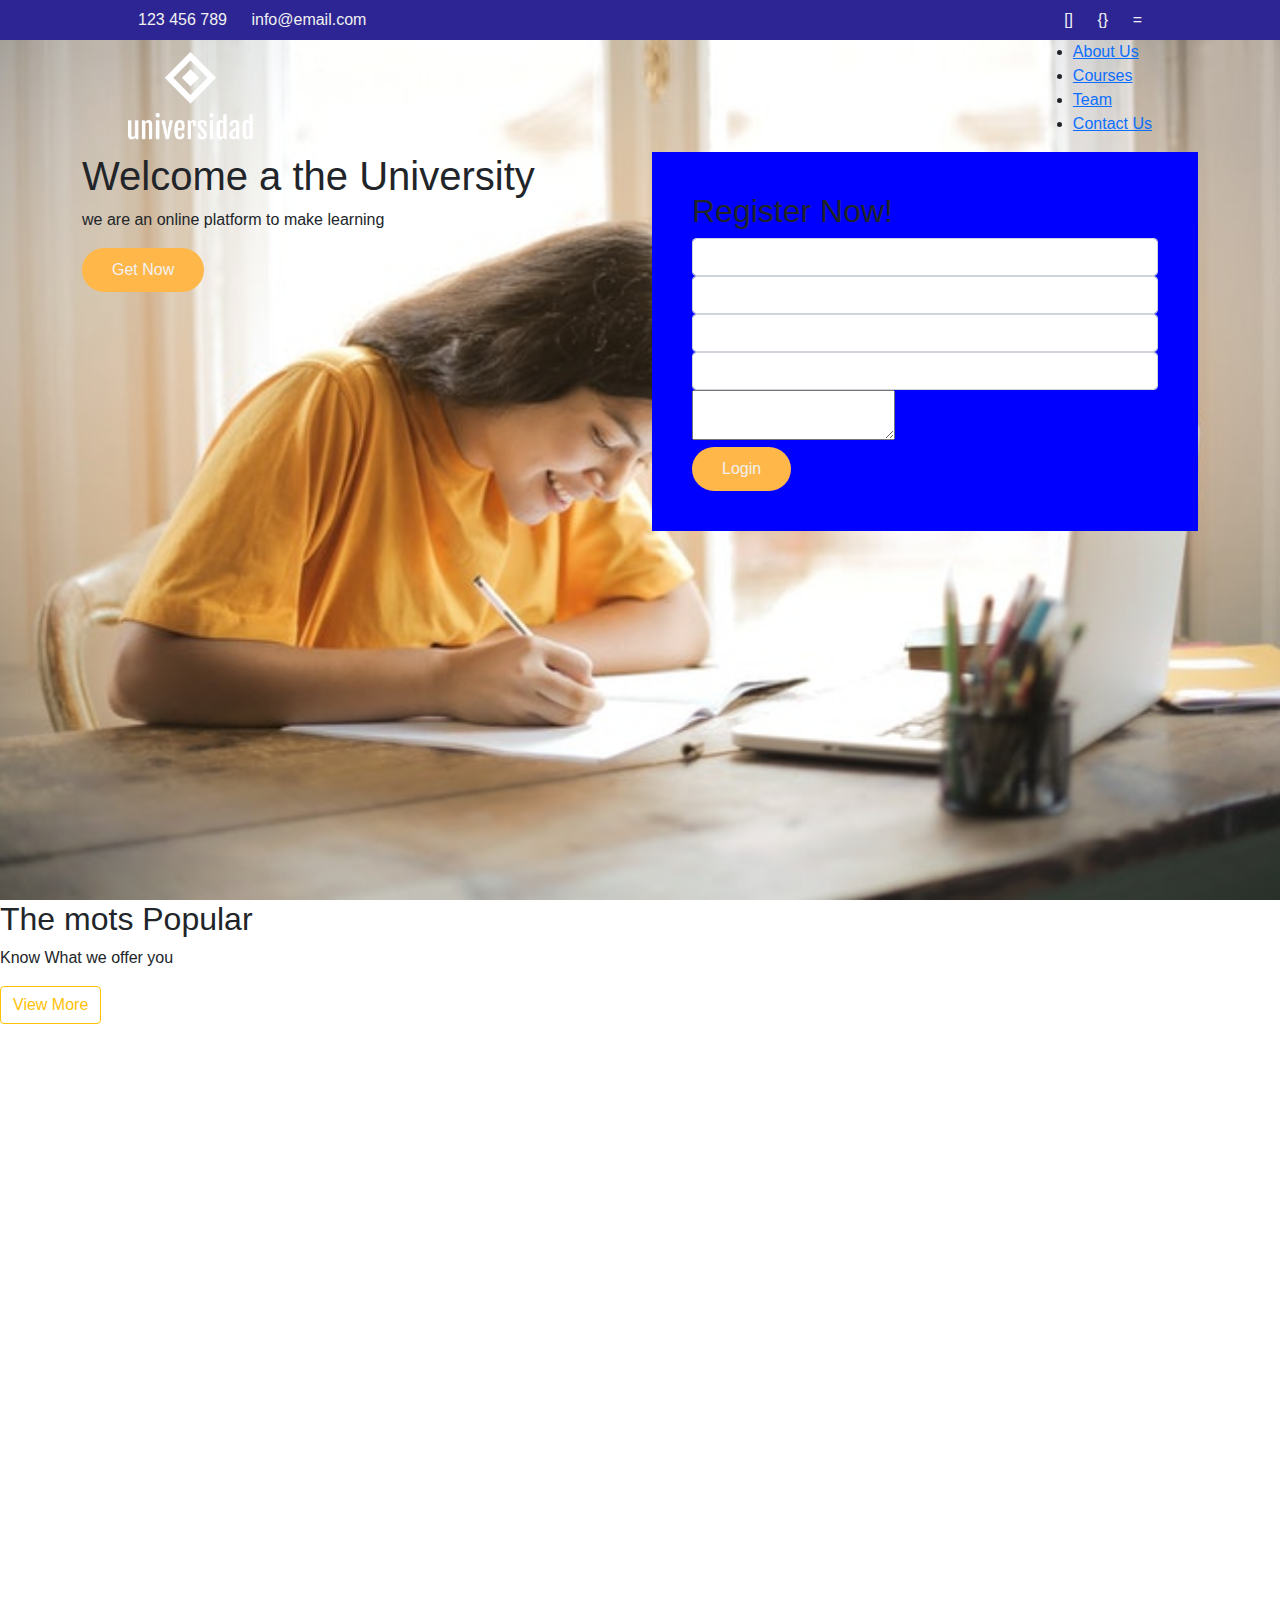
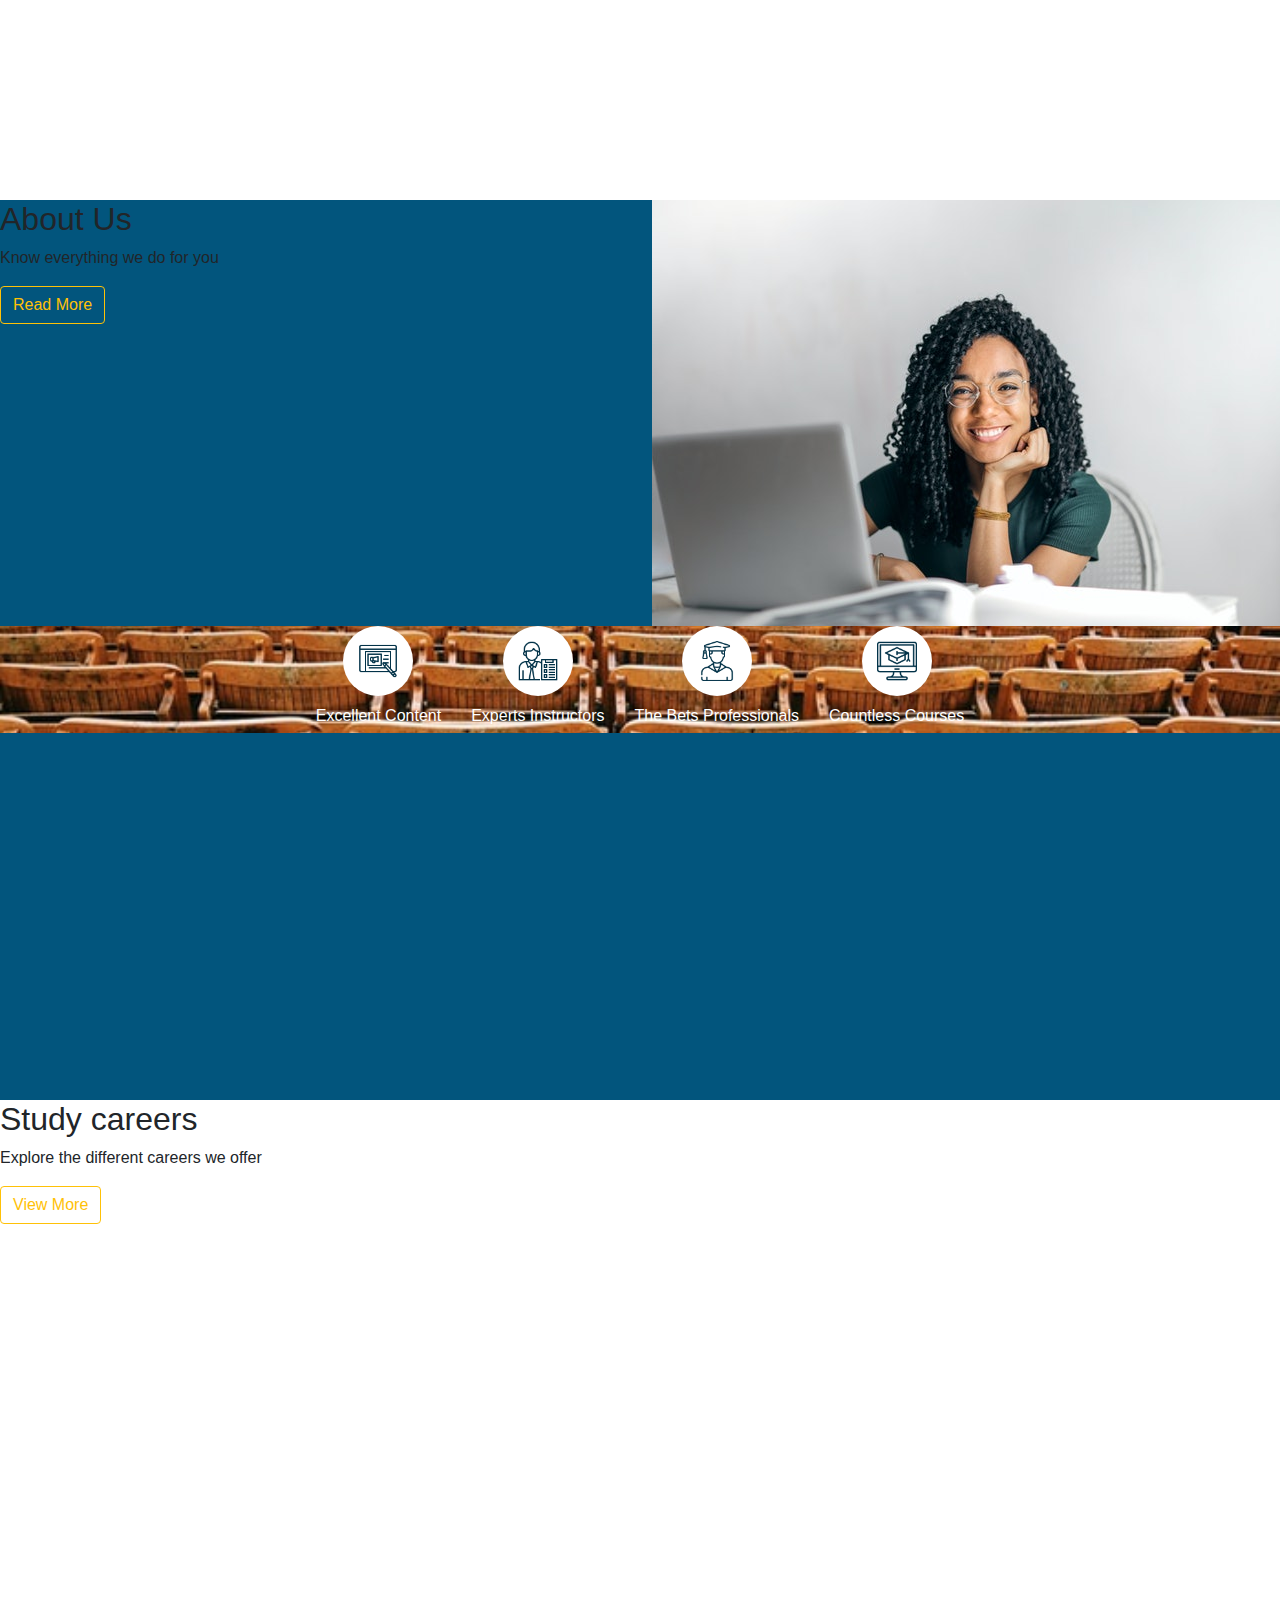
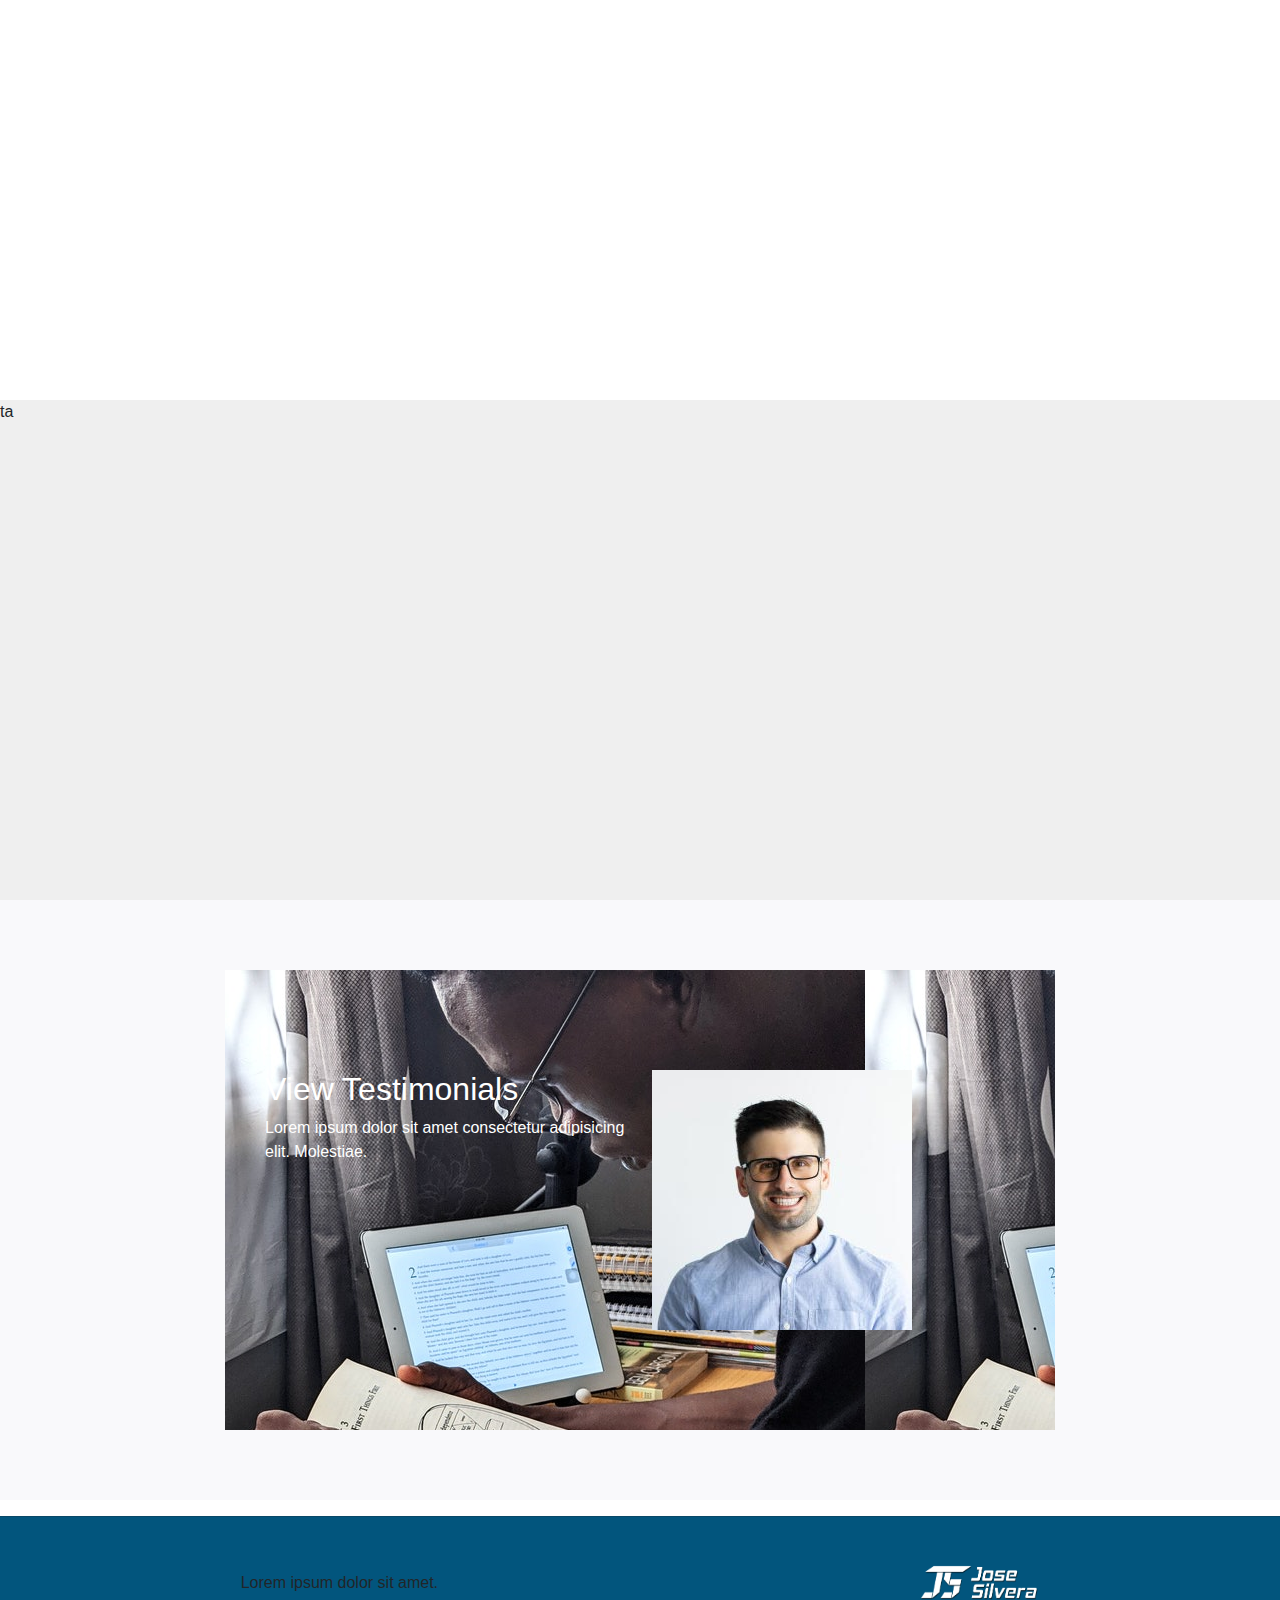
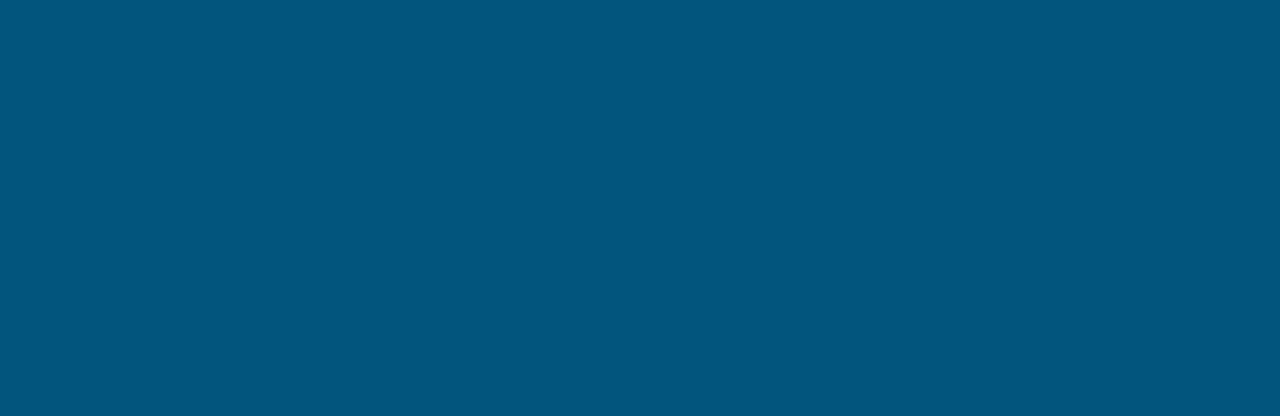
==== index.html @ 5fa251d7 "witch bootstrap" ====
<!DOCTYPE html>
<html lang="en">
  <head>
    <meta charset="UTF-8" />
    <meta http-equiv="X-UA-Compatible" content="IE=edge" />
    <meta name="viewport" content="width=device-width, initial-scale=1.0" />
    <link rel="stylesheet" href="css/styles.css" />
    <link rel="stylesheet" href="css/bootstrap.min.css" />
    <title>Prueba | Silvera Enterprises</title>
  </head>
  <body>
    <section id="home">
      <header class="home__header">
        <div class="contact_header__left">
          <span>123 456 789</span>
          <span>info@email.com</span>
        </div>
        <div class="contact_header__rigth">
          <span>[]</span>
          <span>{}</span>
          <span>=</span>
        </div>
      </header>
      <div class="home__hero">
        <header class="hero_header">
          <div class="logo"><img src="./img/LOGO.png" alt="" /></div>
          <nav id="navbar">
            <ul id="menu">
              <li><a href="#about-us">About Us</a></li>
              <li>
                <a href="#study-careers">Courses</a>
              </li>
              <li>
                <a href="#team">Team</a>
              </li>
              <li>
                <a href="#">Contact Us</a>
              </li>
            </ul>
          </nav>
        </header>
        <div class="container">
          <div class="row row-cols-2">
            <div class="col text_container">
              <h1>Welcome a the University</h1>
              <p>we are an online platform to make learning</p>
              <button class="custom_btn">Get Now</button>
            </div>
            <div class="col">
              <div class="form-container">
                <h2>Register Now!</h2>
                <form class="form">
                  <input type="text" name="name" class="form-control" />
                  <input type="email" name="email" class="form-control" />
                  <input type="tel" name="phone" class="form-control" />
                  <input type="text" name="subject" class="form-control" />
                  <textarea name="message" placeholder="Message"> </textarea>

                  <div class="form-group">
                    <input class="custom_btn" type="submit" value="Login" />
                  </div>
                </form>
              </div>
            </div>
          </div>
        </div>
      </div>
    </section>

    <section id="popular">
      <h2>The mots Popular</h2>
      <p>Know What we offer you</p>
      <!-- <div class="grid-cards">
        <div class="card">
          <img src="./img/IMAGE CURSO 1.jpg" class="card-img-top" alt="..." />
          <div class="card-body">
            <h5 class="card-title">Card title</h5>
            <p class="card-text">
              Some quick example text to build on the card title and make up the
            </p>
            <a href="#" class="btn btn-primary">Go somewhere</a>
          </div>
        </div>
      </div> -->
      <button class="btn btn-outline-warning">View More</button>
    </section>
    <section id="about-us">
      <div class="row row-cols-2">
        <div>
          <h2>About Us</h2>
          <p>Know everything we do for you</p>
          <button class="btn btn-outline-warning">Read More</button>
        </div>
        <div>
          <img src="./img/IMAGE ABOUT US.jpg" alt="" />
        </div>
      </div>
      <div class="benefits-container">
        <div class="benefit">
          <div class="icon">
            <img src="./img/ICONO 1.png" alt="" />
          </div>
          <h4>Excellent Content</h4>
        </div>
        <div class="benefit">
          <div class="icon">
            <img src="./img/ICONO 2.png" alt="" />
          </div>
          <h4>Experts Instructors</h4>
        </div>
        <div class="benefit">
          <div class="icon">
            <img src="./img/ICONO 3.png" alt="" />
          </div>
          <h4>The Bets Professionals</h4>
        </div>
        <div class="benefit">
          <div class="icon">
            <img src="./img/ICONO 4.png" alt="" />
          </div>
          <h4>Countless Courses</h4>
        </div>
      </div>
    </section>
    <section id="study-careers">
      <div class="study-careers__header">
        <h2>Study careers</h2>
        <p>Explore the different careers we offer</p>
      </div>
      <div class="grid"></div>
      <button class="btn btn-outline-warning">View More</button>
    </section>
    <section id="team">ta</section>
    <section id="testimonials">
      <div class="content">
        <div class="row row-cols-2">
          <div class="text">
            <h2>View Testimonials</h2>
            <p>
              Lorem ipsum dolor sit amet consectetur adipisicing elit.
              Molestiae.
            </p>
          </div>
          <div class="slide">
            <img src="./img/person_1.jpg" alt="" />
          </div>
        </div>
      </div>
    </section>
    <footer>
      <div class="grid">
        <div class="logo"></div>
        <div class="quisk-list"></div>
        <div class="contact-info"></div>
        <div class="newsletter"></div>
      </div>
      <hr />
      <div class="licencia">
        <span>Lorem ipsum dolor sit amet.</span>
        <div class="logo">
          <img src="./img/logo Silvera Enterprises.png" alt="" />
        </div>
      </div>
    </footer>
  </body>
</html>
---- css/styles.css ----
@import url("https://fonts.googleapis.com/css2?family=Josefin+Sans:wght@300&display=swap");
* {
  font-family: Arial, Helvetica, sans-serif;
  font-size: 16px;
}
*,
::after,
::before {
  padding: 0;
  margin: 0;
  box-sizing: border-box;
}
html {
  scroll-behavior: smooth;
}
*:root {
  --dark_blue: #02557d;
  --orange: #ffb749;
  --orange-hover: rgb(243, 160, 83);
  --light-gray: #f9f9fb;
  --gray: #efefef;
  --box-shadow: 5px 5px 5px rgb(83, 83, 82);
  --box-shadow-hover: 10px 10px 10px rgb(58, 56, 56);
}
section {
  height: 100vh;
}
.custom_btn {
  border: none;
  border-radius: 28px;
  padding: 10px 30px;
  background-color: var(--orange);
  color: #f1f1f1;
}
.custom_btn:hover {
  background-color: var(--orange-hover);
}
.title_section {
}
/* Home */
.home__header {
  color: #f1f1f1;
  background-color: rgb(45, 37, 148);
  height: 40px;
  display: flex;
  justify-content: space-between;
  align-items: center;
  padding: 0px 10%;
}
.home__header div span {
  padding: 10px;
}
.home__hero {
  /* background: #1cc9c9 url("../img/IMAGEN HERO.jpg") repeat-x 0 0; */
  /* background-image: url("../img/IMAGEN HERO.jpg"), linear-gradient(red, blue); */
  background-image: url("../img/IMAGEN HERO.jpg");
  height: calc(100vh - 40px);

  background-size: cover;
  background-position: center;
  background-repeat: no-repeat;
}

.hero_header {
  display: flex;
  justify-content: space-between;
  align-items: center;
  padding: 0px 10%;
}
.hero_header .logo {
  height: inherit;
  width: 126px;
}
.hero_header .logo img {
  height: 100%;
  width: 100%;
}

.form-container {
  padding: 40px;
  background-color: blue;
}
.form {
}
/* section popular */

/* About US */
#about-us {
  background-color: var(--dark_blue);
}
.benefits-container {
  /* height: 250px; */

  background-image: url("../img/BACKGROUND BENEFITS.jpg");
  background-size: cover;
  background-position: center;
  background-repeat: no-repeat;

  display: flex;
  justify-content: center;
  align-items: center;

  gap: 30px;
}
.benefit {
  display: flex;
  flex-direction: column;
  justify-content: center;
  align-items: center;
  gap: 10px;
}
.benefit .icon {
  background-color: white;
  padding: 15px;
  border-radius: 50%;
  height: 70px;
  width: 70px;
}
.benefit .icon img {
  height: 100%;
  width: 100%;
}

.benefit h4 {
  color: white;
  font-size: 1em;
}

/* Team */
#team {
  height: 500px;
  background-color: var(--gray);
}

/* testimonial */
#testimonials {
  height: 600px;
  background-color: var(--light-gray);

  display: flex;
  justify-content: center;
  align-items: center;
}
.content {
  color: white;
  padding: 100px 40px;
  background-image: url("../img/IMAGE TESTIMONIALS.jpg");
}
/* footer */

footer {
  background-color: var(--dark_blue);
  height: 500px;
}
footer .licencia {
  height: 100px;
  display: flex;
  justify-content: space-around;
  align-items: center;
}
footer .licencia .logo {
  height: 40px;
  width: 120px;
}
footer .licencia .logo img {
  height: 100%;
  width: 100%;
}
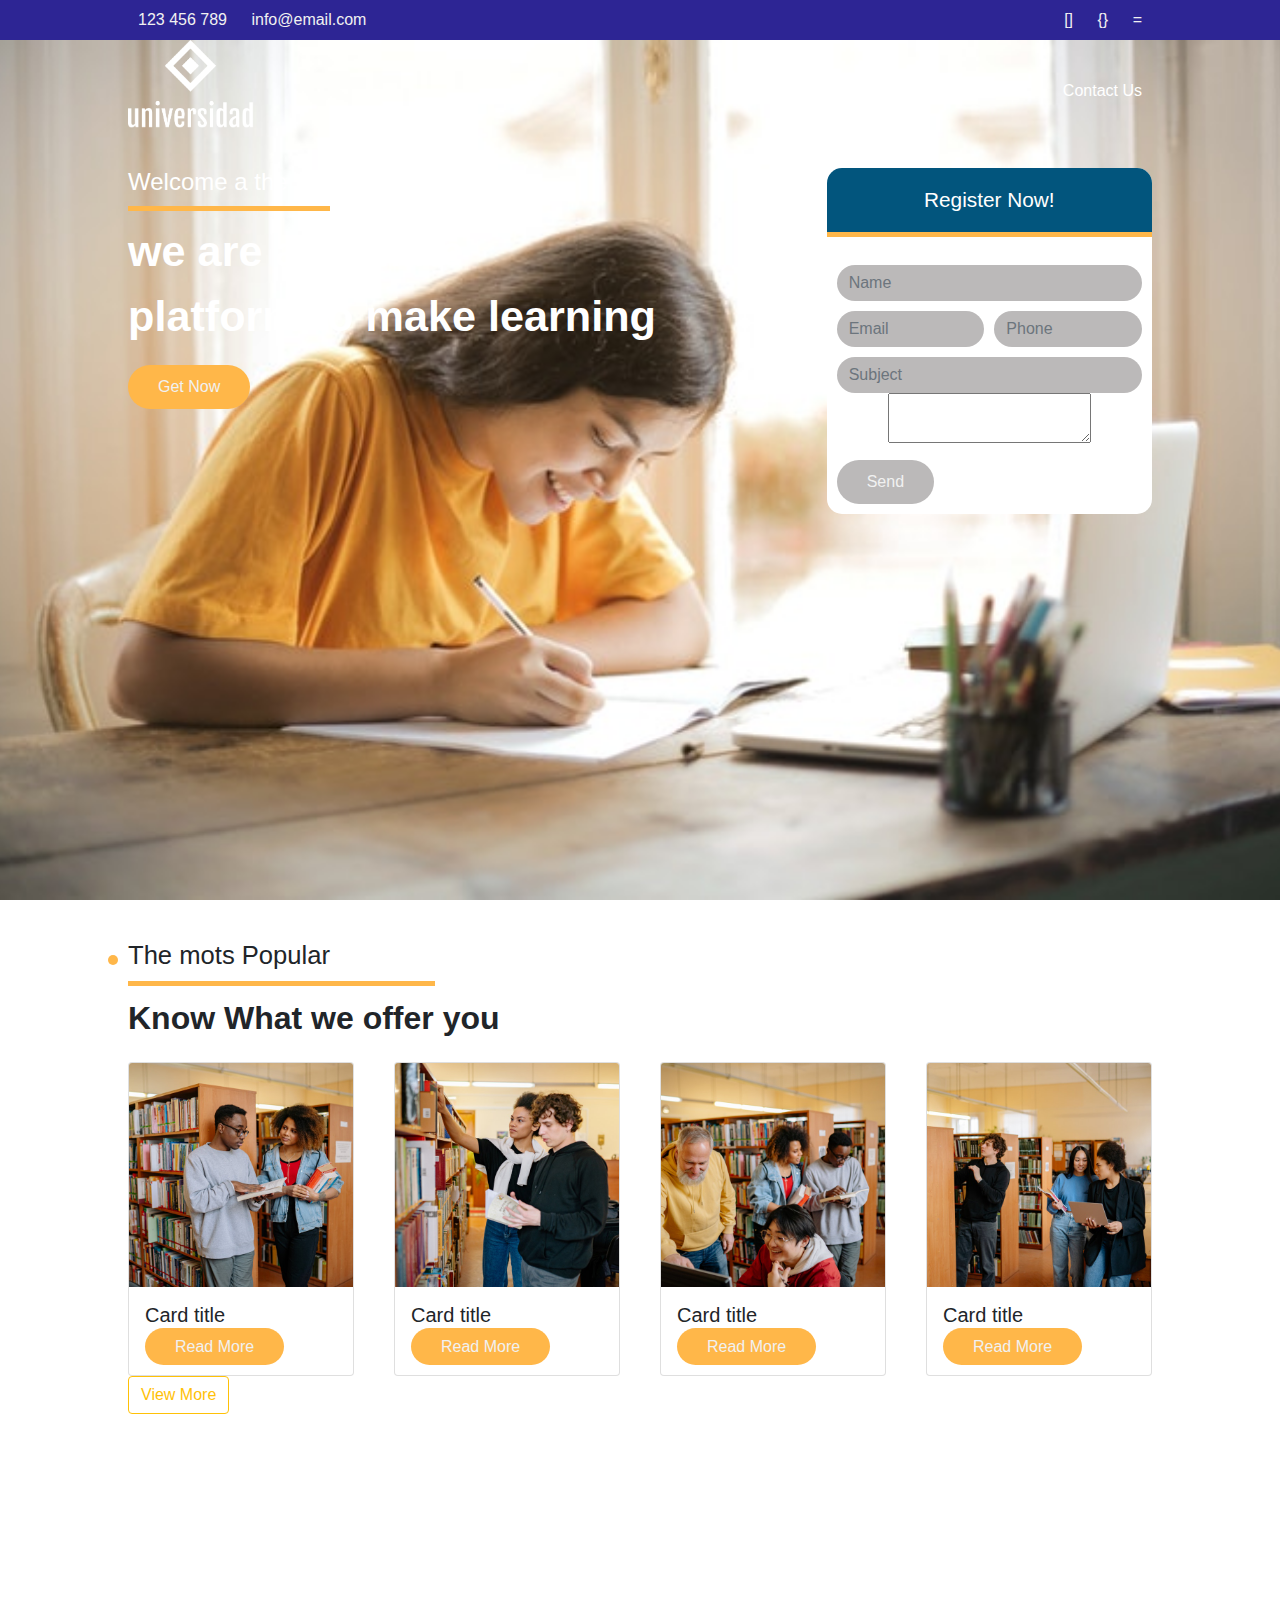
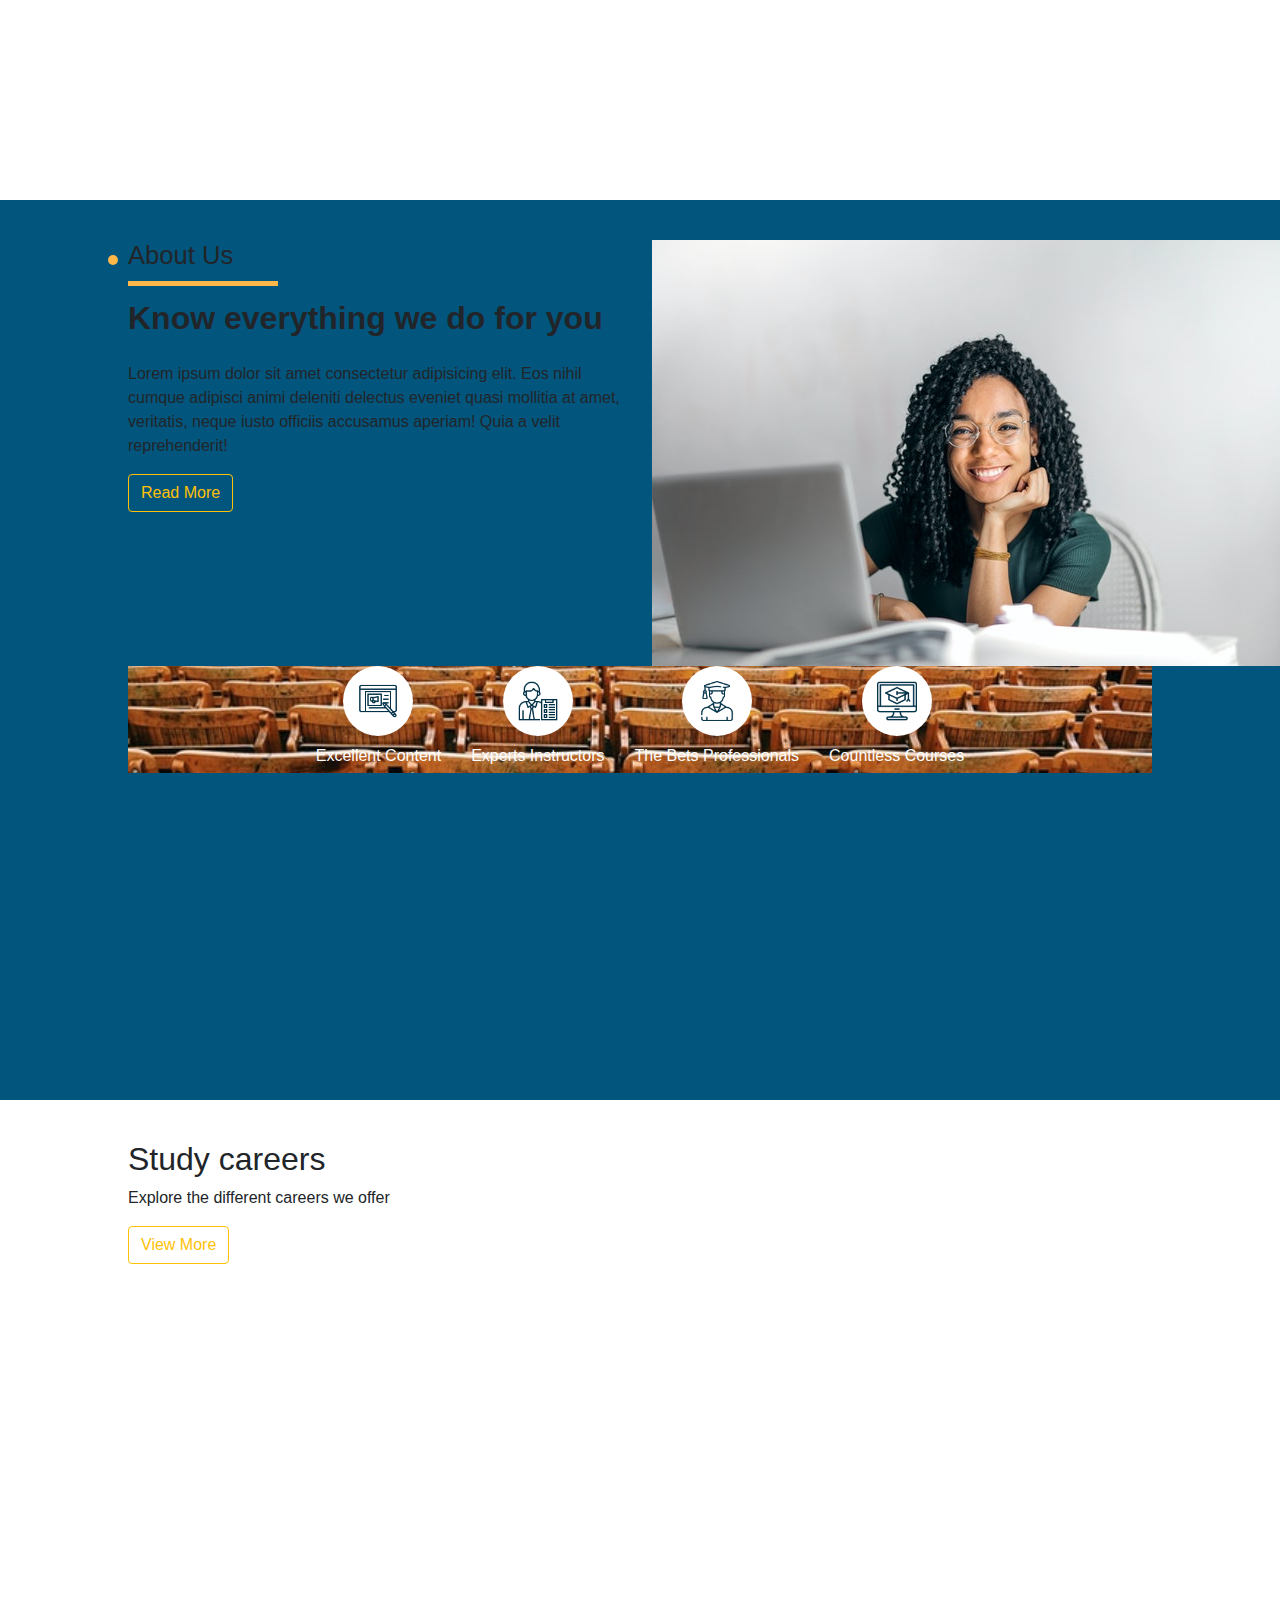
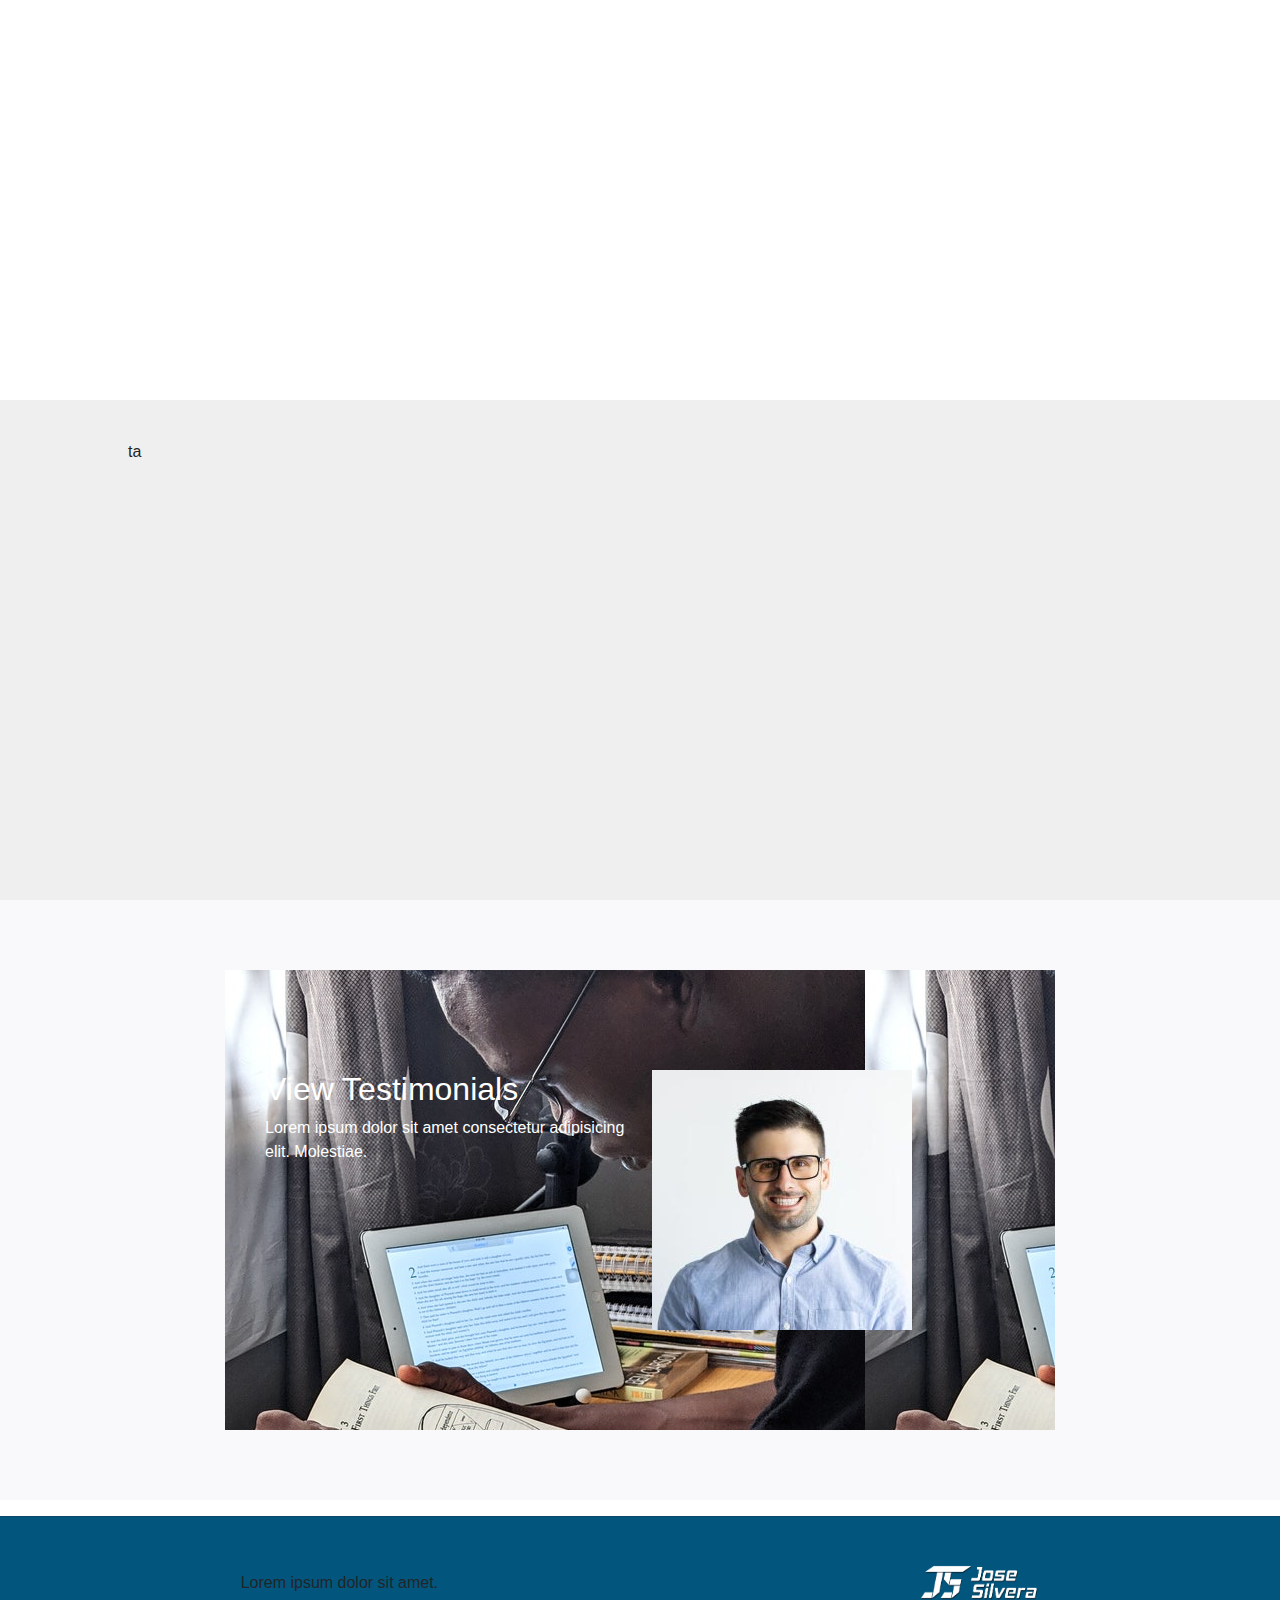
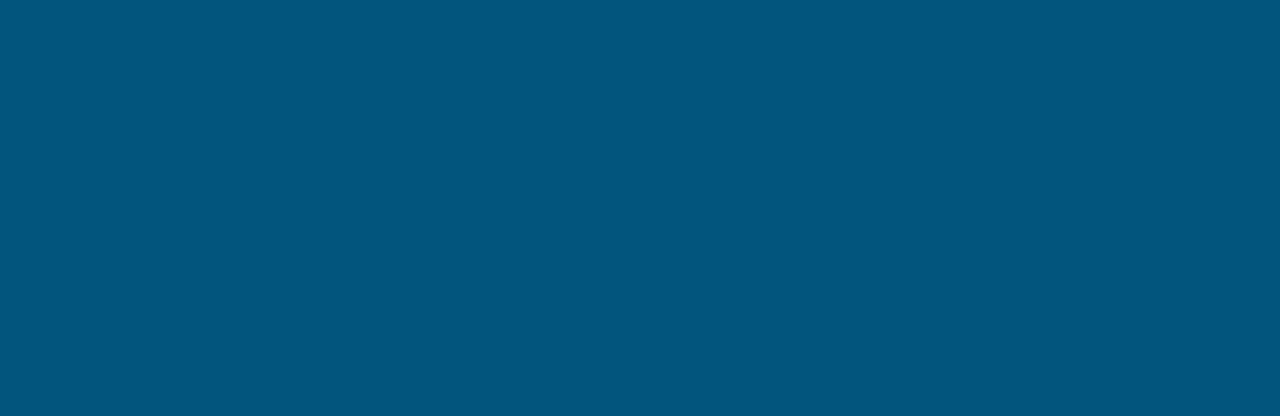
==== commit f8b8984a: "updated" ====
--- a/index.html
+++ b/index.html
@@ -9,7 +9,7 @@
     <title>Prueba | Silvera Enterprises</title>
   </head>
   <body>
-    <section id="home">
+    <div id="home">
       <header class="home__header">
         <div class="contact_header__left">
           <span>123 456 789</span>
@@ -24,7 +24,7 @@
       <div class="home__hero">
         <header class="hero_header">
           <div class="logo"><img src="./img/LOGO.png" alt="" /></div>
-          <nav id="navbar">
+          <nav class="navbar">
             <ul id="menu">
               <li><a href="#about-us">About Us</a></li>
               <li>
@@ -39,25 +39,52 @@
             </ul>
           </nav>
         </header>
-        <div class="container">
+        <div class="grid_container">
           <div class="row row-cols-2">
-            <div class="col text_container">
-              <h1>Welcome a the University</h1>
-              <p>we are an online platform to make learning</p>
-              <button class="custom_btn">Get Now</button>
+            <div class="col-8">
+              <div class="text-container">
+                <h1>Welcome a the University</h1>
+                <p>
+                  we are an online <br />
+                  platform to make learning
+                </p>
+                <button class="custom_btn">Get Now</button>
+              </div>
             </div>
-            <div class="col">
+            <div class="col-4">
               <div class="form-container">
                 <h2>Register Now!</h2>
                 <form class="form">
-                  <input type="text" name="name" class="form-control" />
-                  <input type="email" name="email" class="form-control" />
-                  <input type="tel" name="phone" class="form-control" />
-                  <input type="text" name="subject" class="form-control" />
+                  <input
+                    type="text"
+                    name="name"
+                    class="form-control"
+                    placeholder="Name"
+                  />
+                  <div class="form-group">
+                    <input
+                      type="email"
+                      name="email"
+                      class="form-control"
+                      placeholder="Email"
+                    />
+                    <input
+                      type="tel"
+                      name="phone"
+                      class="form-control"
+                      placeholder="Phone"
+                    />
+                  </div>
+                  <input
+                    type="text"
+                    name="subject"
+                    class="form-control"
+                    placeholder="Subject"
+                  />
                   <textarea name="message" placeholder="Message"> </textarea>
 
                   <div class="form-group">
-                    <input class="custom_btn" type="submit" value="Login" />
+                    <input class="custom_btn" type="submit" value="Send" />
                   </div>
                 </form>
               </div>
@@ -65,30 +92,62 @@
           </div>
         </div>
       </div>
-    </section>
+    </div>
 
     <section id="popular">
-      <h2>The mots Popular</h2>
-      <p>Know What we offer you</p>
-      <!-- <div class="grid-cards">
+      <div class="section-header">
+        <h2>The mots Popular</h2>
+        <p>Know What we offer you</p>
+      </div>
+      <div class="cards">
         <div class="card">
           <img src="./img/IMAGE CURSO 1.jpg" class="card-img-top" alt="..." />
           <div class="card-body">
             <h5 class="card-title">Card title</h5>
-            <p class="card-text">
-              Some quick example text to build on the card title and make up the
-            </p>
-            <a href="#" class="btn btn-primary">Go somewhere</a>
-          </div>
-        </div>
-      </div> -->
+
+            <a href="#" class="custom_btn">Read More </a>
+          </div>
+        </div>
+        <div class="card">
+          <img src="./img/IMAGE CURSO 2.jpg" class="card-img-top" alt="..." />
+          <div class="card-body">
+            <h5 class="card-title">Card title</h5>
+
+            <a href="#" class="custom_btn">Read More </a>
+          </div>
+        </div>
+        <div class="card">
+          <img src="./img/IMAGE CURSO 3.jpg" class="card-img-top" alt="..." />
+          <div class="card-body">
+            <h5 class="card-title">Card title</h5>
+
+            <a href="#" class="custom_btn">Read More </a>
+          </div>
+        </div>
+        <div class="card">
+          <img src="./img/IMAGE CURSO 4.jpg" class="card-img-top" alt="..." />
+          <div class="card-body">
+            <h5 class="card-title">Card title</h5>
+
+            <a href="#" class="custom_btn">Read More </a>
+          </div>
+        </div>
+      </div>
       <button class="btn btn-outline-warning">View More</button>
     </section>
     <section id="about-us">
       <div class="row row-cols-2">
         <div>
-          <h2>About Us</h2>
-          <p>Know everything we do for you</p>
+          <div class="section-header">
+            <h2>About Us</h2>
+            <p>Know everything we do for you</p>
+          </div>
+          <p>
+            Lorem ipsum dolor sit amet consectetur adipisicing elit. Eos nihil
+            cumque adipisci animi deleniti delectus eveniet quasi mollitia at
+            amet, veritatis, neque iusto officiis accusamus aperiam! Quia a
+            velit reprehenderit!
+          </p>
           <button class="btn btn-outline-warning">Read More</button>
         </div>
         <div>
--- a/css/styles.css
+++ b/css/styles.css
@@ -18,12 +18,50 @@
   --orange: #ffb749;
   --orange-hover: rgb(243, 160, 83);
   --light-gray: #f9f9fb;
+  --dark-gray: rgb(187, 185, 185);
   --gray: #efefef;
   --box-shadow: 5px 5px 5px rgb(83, 83, 82);
   --box-shadow-hover: 10px 10px 10px rgb(58, 56, 56);
 }
 section {
   height: 100vh;
+  padding: 40px 10%;
+}
+section .section-header {
+  position: relative;
+  width: 100%;
+  margin-bottom: 20px;
+}
+section .section-header::before {
+  content: "";
+  display: block;
+  background-color: var(--orange);
+  width: 5px;
+  height: 5px;
+
+  position: absolute;
+  top: 15px;
+
+  left: -20px;
+
+  border-radius: 50%;
+  padding: 5px;
+  margin-right: 15px;
+}
+section .section-header h2 {
+  font-size: 1.6em;
+}
+section .section-header h2::after {
+  content: "";
+  display: block;
+  background-color: var(--orange);
+  width: 30%;
+  height: 5px;
+  margin-top: 10px;
+}
+section .section-header p {
+  font-size: 2em;
+  font-weight: bold;
 }
 .custom_btn {
   border: none;
@@ -31,6 +69,7 @@
   padding: 10px 30px;
   background-color: var(--orange);
   color: #f1f1f1;
+  text-decoration: none;
 }
 .custom_btn:hover {
   background-color: var(--orange-hover);
@@ -75,15 +114,92 @@
   height: 100%;
   width: 100%;
 }
-
+.hero_header nav.navbar ul#menu {
+  display: flex;
+  align-items: center;
+  list-style: none;
+  column-gap: 25px;
+
+  padding-top: 30px;
+}
+.hero_header nav.navbar ul#menu a {
+  text-decoration: none;
+  padding: 0 10px;
+  color: white;
+}
+
+.home__hero div.grid_container {
+  padding: 40px 10%;
+}
+.text-container {
+  color: white;
+}
+.text-container h1 {
+  font-size: 1.5em;
+}
+.text-container h1::after {
+  content: "";
+  display: block;
+  background-color: var(--orange);
+  width: 30%;
+  height: 5px;
+  margin-top: 10px;
+}
+.text-container p {
+  font-weight: bold;
+  font-size: 2.7em;
+}
 .form-container {
-  padding: 40px;
-  background-color: blue;
-}
+  background-color: white;
+
+  text-align: center;
+  padding: 0px;
+
+  max-width: 400px;
+
+  border-radius: 15px;
+}
+.form-container h2 {
+  border-radius: 15px 15px 0 0;
+  background-color: var(--dark_blue);
+  padding: 20px;
+  color: white;
+  font-size: 1.3em;
+
+  border-bottom: 5px solid var(--orange);
+}
+
 .form {
+  padding: 10px;
+}
+.form input {
+  margin-top: 10px;
+
+  background-color: var(--dark-gray);
+  border-radius: 28px;
+  border: none;
+}
+.form input:focus {
+  outline: none;
+  background-color: var(--gray);
+}
+.form div.form-group {
+  display: flex;
+  gap: 10px;
+}
+.fom textarea {
+  width: 100%;
 }
 /* section popular */
-
+.cards {
+  display: flex;
+  gap: 40px;
+  width: 100%;
+  justify-content: center;
+}
+.custom_card {
+  border-radius: 15px;
+}
 /* About US */
 #about-us {
   background-color: var(--dark_blue);
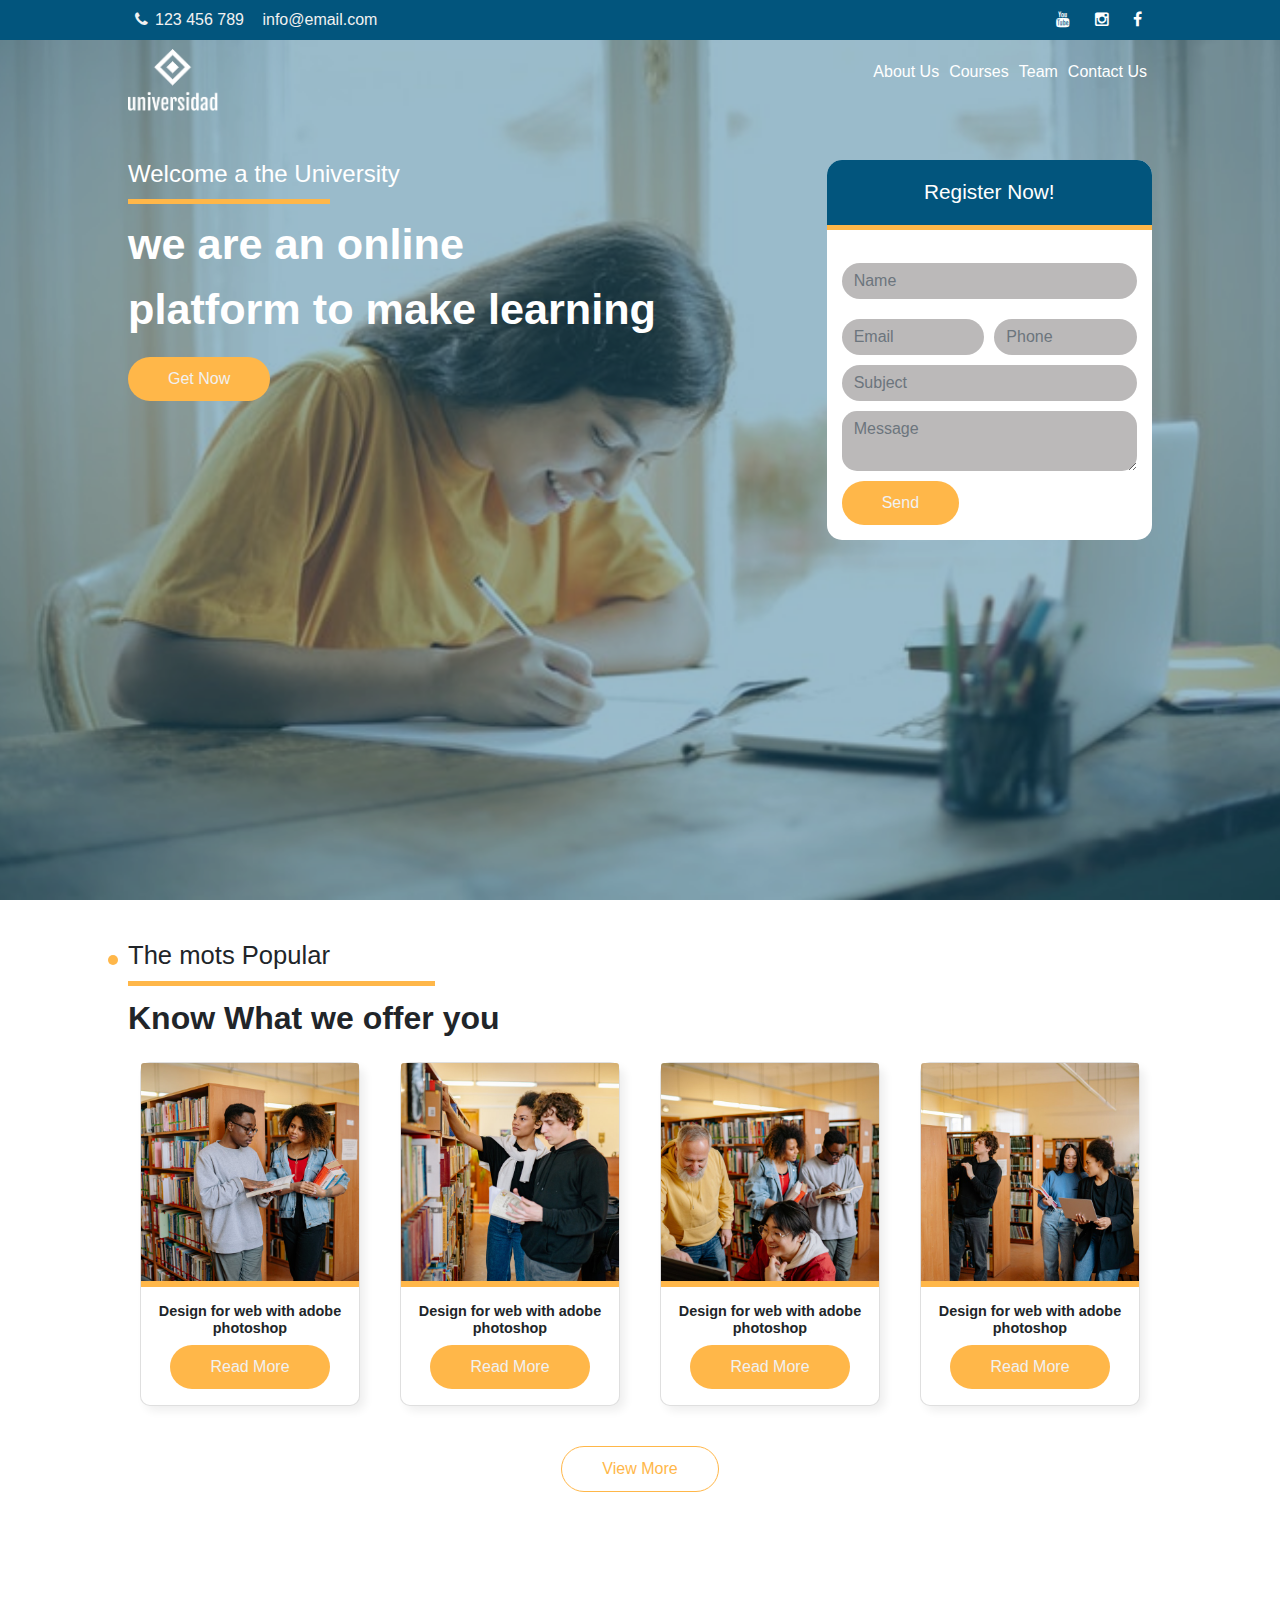
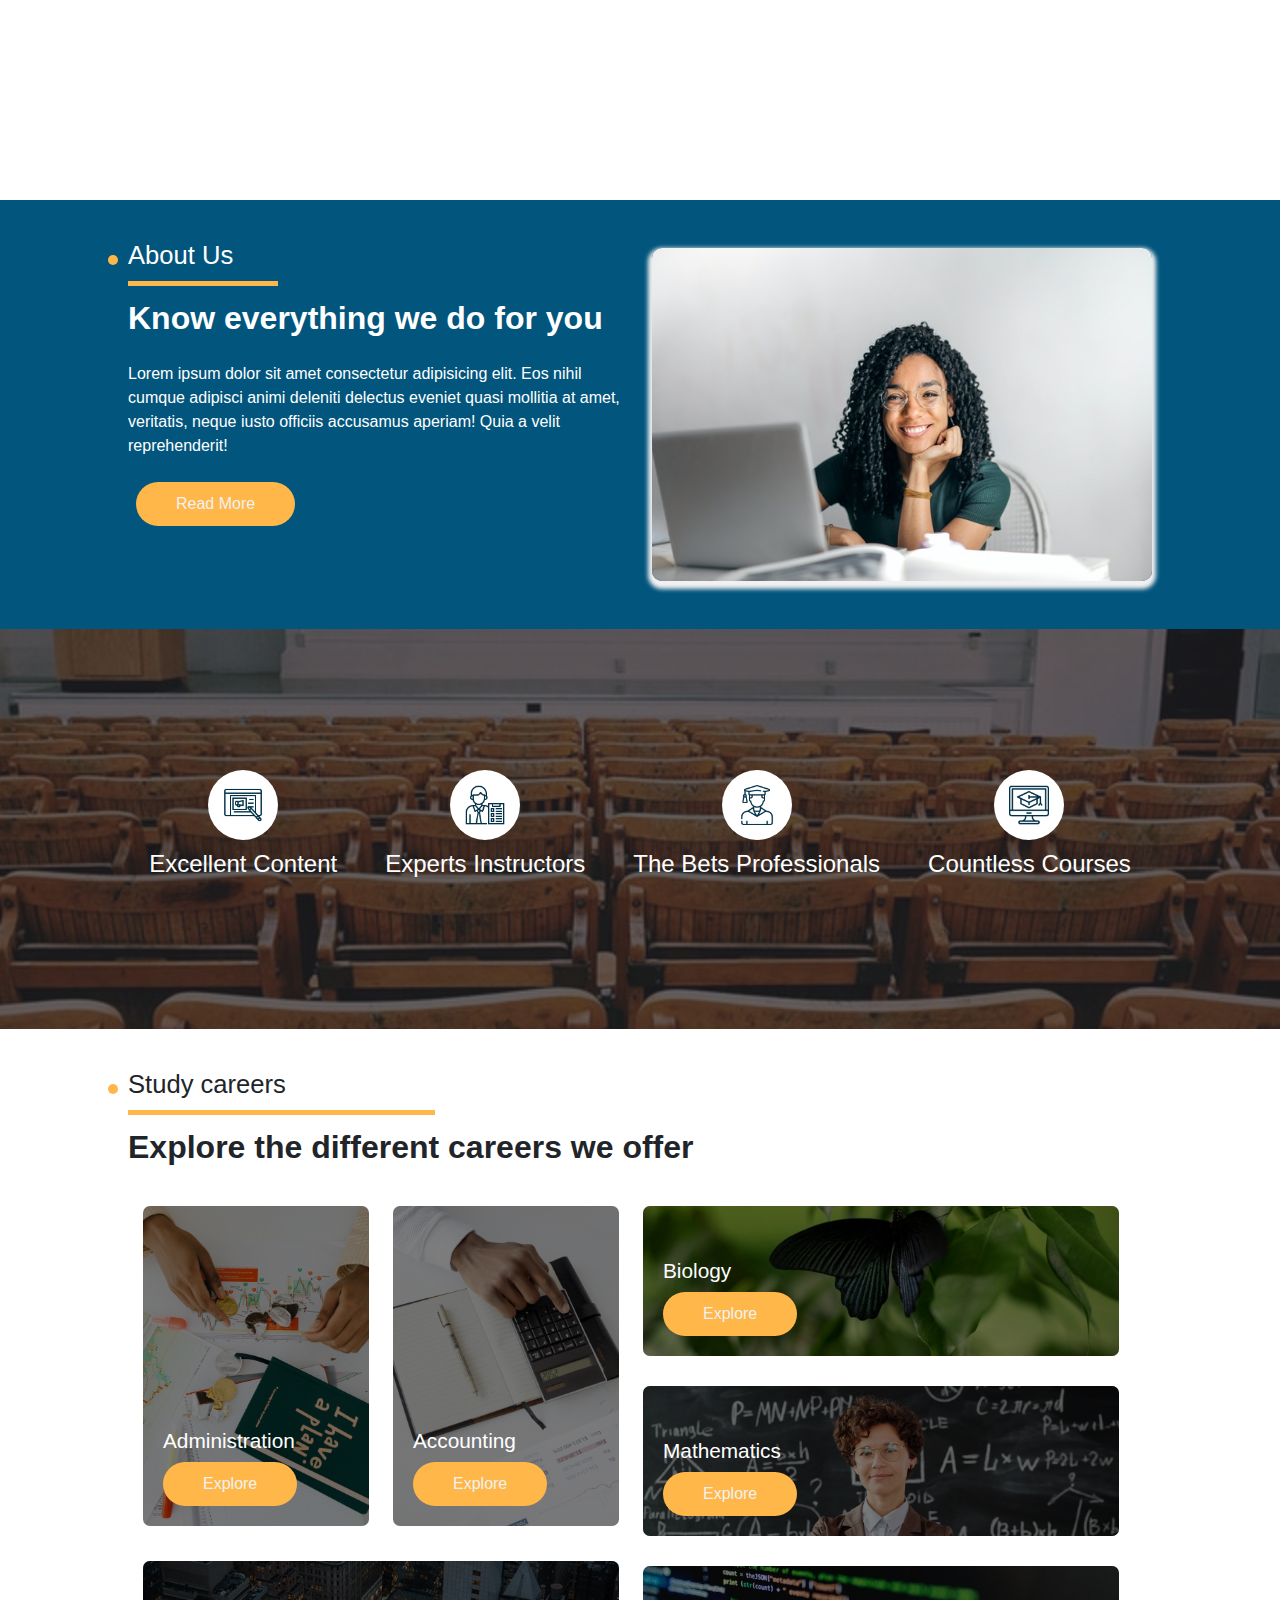
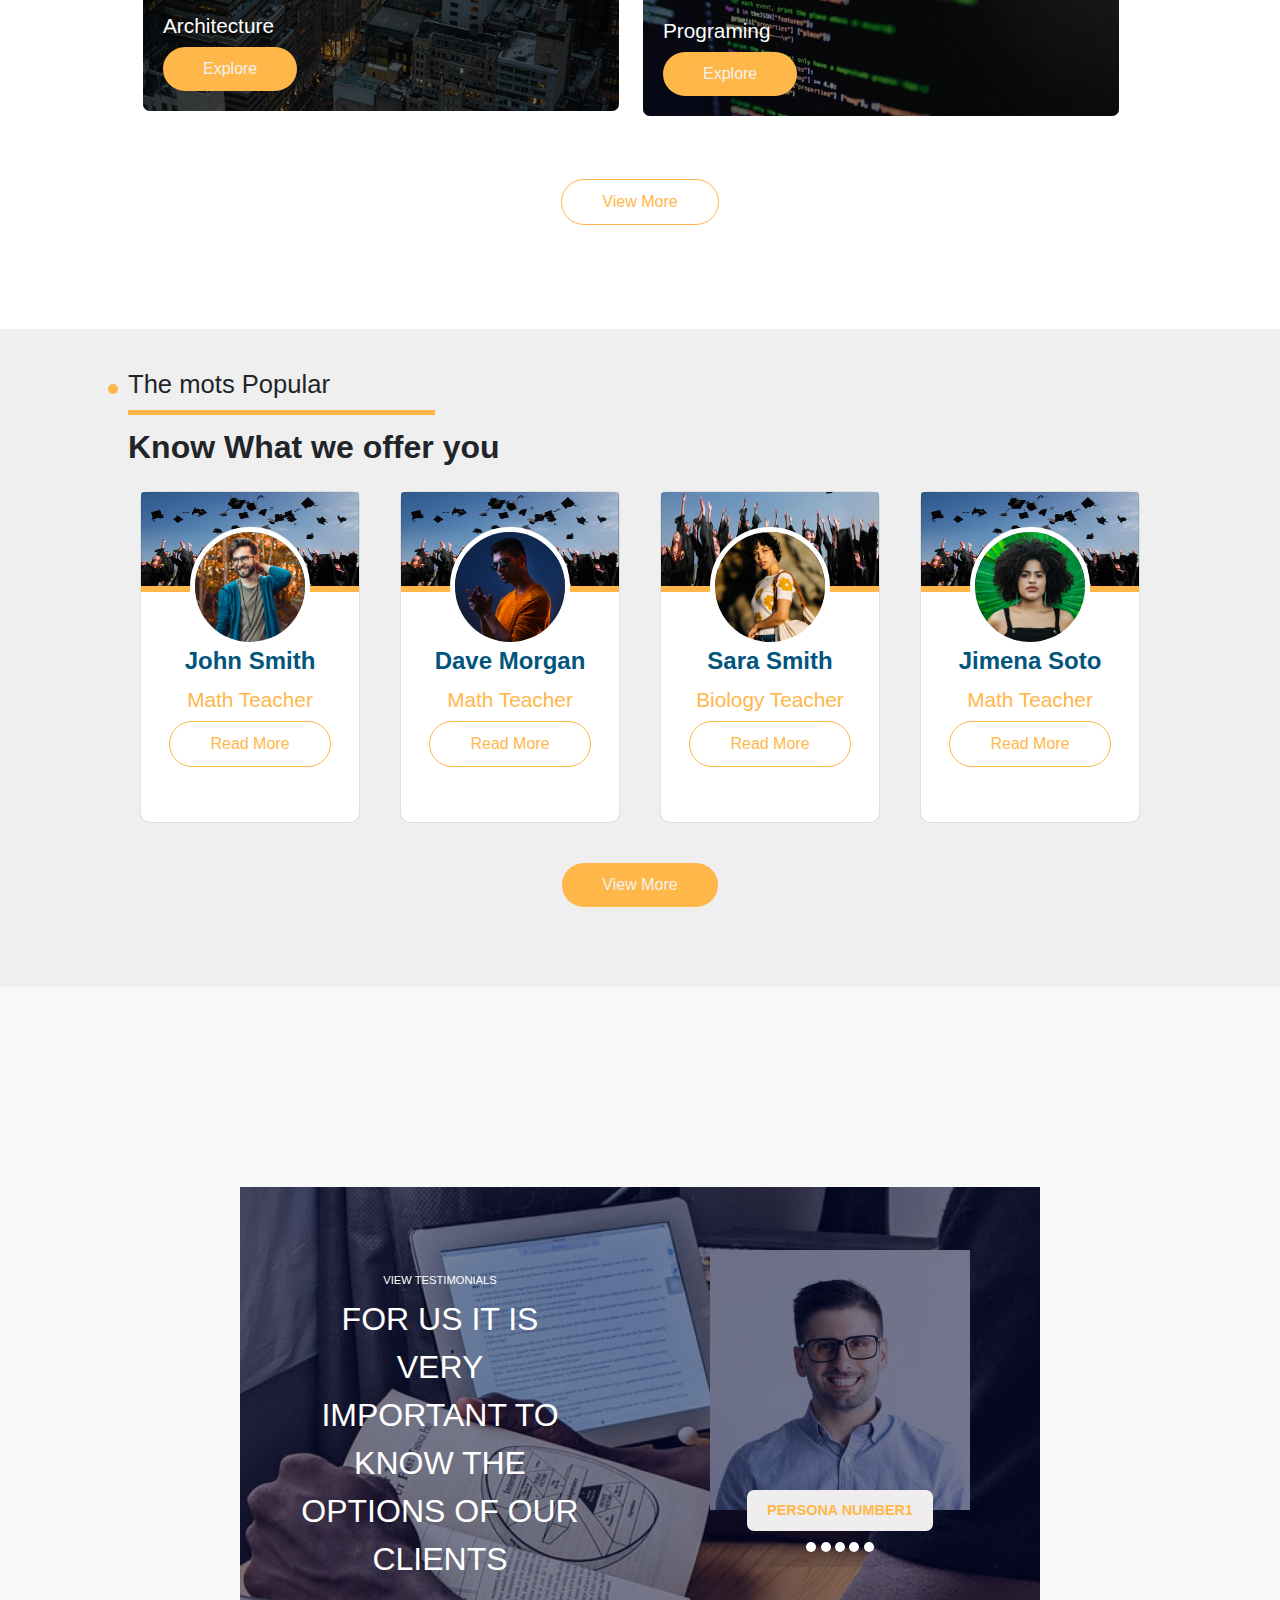
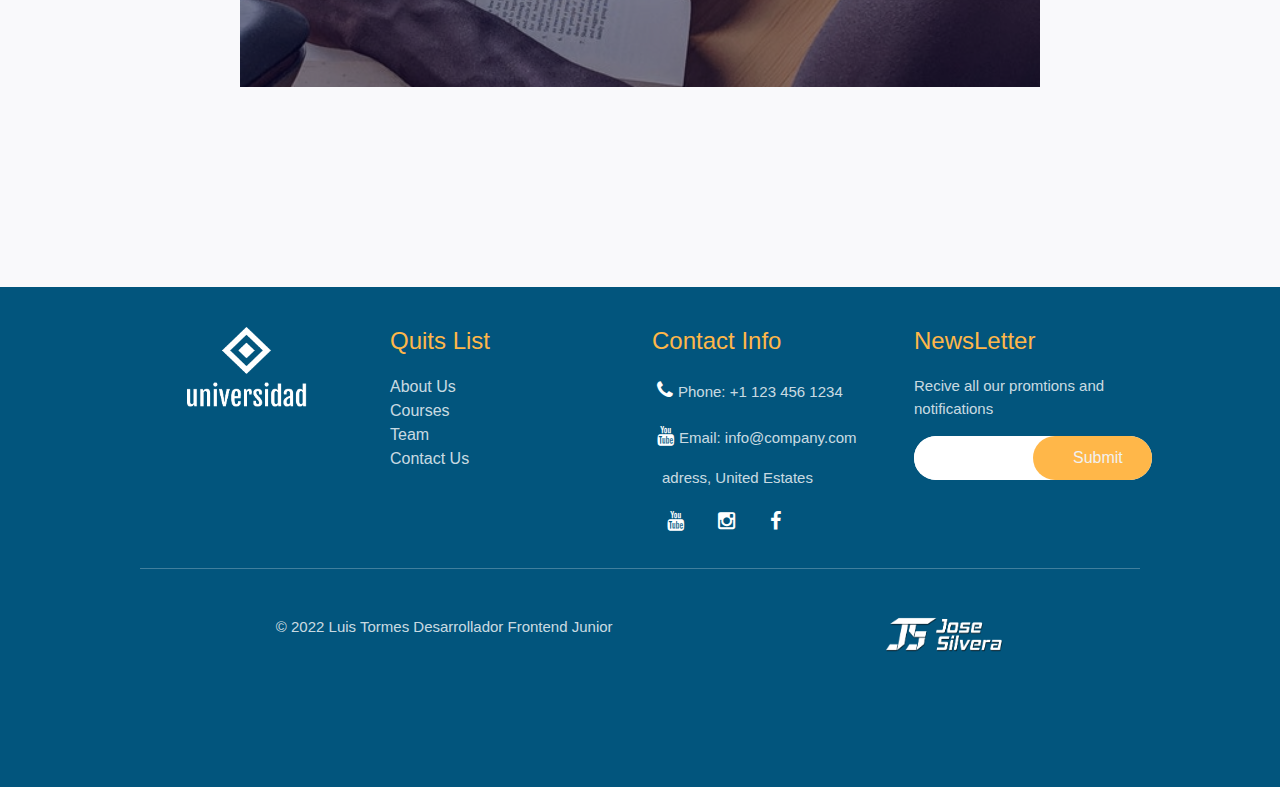
==== commit 111971c2: "updated" ====
--- a/index.html
+++ b/index.html
@@ -5,88 +5,108 @@
     <meta http-equiv="X-UA-Compatible" content="IE=edge" />
     <meta name="viewport" content="width=device-width, initial-scale=1.0" />
     <link rel="stylesheet" href="css/styles.css" />
+    <link rel="stylesheet" href="css/responsive.css" />
     <link rel="stylesheet" href="css/bootstrap.min.css" />
+
+    <link
+      rel="stylesheet"
+      type="text/css"
+      href="fonts/font-awesome/css/font-awesome.css"
+    />
+
     <title>Prueba | Silvera Enterprises</title>
   </head>
   <body>
     <div id="home">
-      <header class="home__header">
-        <div class="contact_header__left">
-          <span>123 456 789</span>
-          <span>info@email.com</span>
-        </div>
-        <div class="contact_header__rigth">
-          <span>[]</span>
-          <span>{}</span>
-          <span>=</span>
-        </div>
-      </header>
+      <div class="social_header">
+        <div class="">
+          <span><i class="fa fa-phone"></i>123 456 789</span>
+          <span><i class="fa fa-mail"></i>info@email.com</span>
+        </div>
+        <nav>
+          <a href="#"><i class="fa fa-youtube"></i></a>
+          <a href="#"><i class="fa fa-instagram"></i></a>
+          <a href="#"><i class="fa fa-facebook"></i></a>
+        </nav>
+      </div>
       <div class="home__hero">
-        <header class="hero_header">
-          <div class="logo"><img src="./img/LOGO.png" alt="" /></div>
-          <nav class="navbar">
-            <ul id="menu">
-              <li><a href="#about-us">About Us</a></li>
-              <li>
-                <a href="#study-careers">Courses</a>
-              </li>
-              <li>
-                <a href="#team">Team</a>
-              </li>
-              <li>
-                <a href="#">Contact Us</a>
-              </li>
-            </ul>
-          </nav>
-        </header>
-        <div class="grid_container">
-          <div class="row row-cols-2">
-            <div class="col-8">
-              <div class="text-container">
-                <h1>Welcome a the University</h1>
-                <p>
-                  we are an online <br />
-                  platform to make learning
-                </p>
-                <button class="custom_btn">Get Now</button>
-              </div>
-            </div>
-            <div class="col-4">
-              <div class="form-container">
-                <h2>Register Now!</h2>
-                <form class="form">
-                  <input
-                    type="text"
-                    name="name"
-                    class="form-control"
-                    placeholder="Name"
-                  />
-                  <div class="form-group">
+        <div class="overlay">
+          <header class="hero_header">
+            <div class="logo"><img src="./img/LOGO.png" alt="" /></div>
+
+            <nav id="navbar">
+              <button id="btnOpenMenu">
+                <span id="hamburger"> </span>
+              </button>
+              <ul id="menu">
+                <li><a href="#about-us">About Us</a></li>
+                <li>
+                  <a href="#study-careers">Courses</a>
+                </li>
+                <li>
+                  <a href="#team">Team</a>
+                </li>
+                <li>
+                  <a href="#footer">Contact Us</a>
+                </li>
+              </ul>
+            </nav>
+          </header>
+
+          <div class="grid_container container-fluid">
+            <div class="row row-cols-2">
+              <div class="col-12 col-sm-12 col-md-7 col-lg-8">
+                <div class="text-container">
+                  <h1>Welcome a the University</h1>
+                  <p>
+                    we are an online <br />
+                    platform to make learning
+                  </p>
+                  <button class="custom_btn">Get Now</button>
+                </div>
+              </div>
+              <div class="col-12 col-sm-0 col-md-5 col-lg-4">
+                <div class="form-container">
+                  <h2>Register Now!</h2>
+
+                  <form class="form">
                     <input
-                      type="email"
-                      name="email"
+                      type="text"
+                      name="name"
                       class="form-control"
-                      placeholder="Email"
+                      placeholder="Name"
                     />
+                    <div class="form-group">
+                      <input
+                        type="email"
+                        name="email"
+                        class="form-control"
+                        placeholder="Email"
+                      />
+                      <input
+                        type="tel"
+                        name="phone"
+                        class="form-control"
+                        placeholder="Phone"
+                      />
+                    </div>
                     <input
-                      type="tel"
-                      name="phone"
+                      type="text"
+                      name="subject"
                       class="form-control"
-                      placeholder="Phone"
+                      placeholder="Subject"
                     />
-                  </div>
-                  <input
-                    type="text"
-                    name="subject"
-                    class="form-control"
-                    placeholder="Subject"
-                  />
-                  <textarea name="message" placeholder="Message"> </textarea>
-
-                  <div class="form-group">
-                    <input class="custom_btn" type="submit" value="Send" />
-                  </div>
-                </form>
+                    <textarea
+                      class="form-control"
+                      name="Menssage "
+                      placeholder="Message"
+                    ></textarea>
+
+                    <div class="form-group">
+                      <button class="custom_btn">Send</button>
+                    </div>
+                  </form>
+                </div>
               </div>
             </div>
           </div>
@@ -103,7 +123,7 @@
         <div class="card">
           <img src="./img/IMAGE CURSO 1.jpg" class="card-img-top" alt="..." />
           <div class="card-body">
-            <h5 class="card-title">Card title</h5>
+            <h5 class="card-title">Design for web with adobe photoshop</h5>
 
             <a href="#" class="custom_btn">Read More </a>
           </div>
@@ -111,7 +131,7 @@
         <div class="card">
           <img src="./img/IMAGE CURSO 2.jpg" class="card-img-top" alt="..." />
           <div class="card-body">
-            <h5 class="card-title">Card title</h5>
+            <h5 class="card-title">Design for web with adobe photoshop</h5>
 
             <a href="#" class="custom_btn">Read More </a>
           </div>
@@ -119,7 +139,7 @@
         <div class="card">
           <img src="./img/IMAGE CURSO 3.jpg" class="card-img-top" alt="..." />
           <div class="card-body">
-            <h5 class="card-title">Card title</h5>
+            <h5 class="card-title">Design for web with adobe photoshop</h5>
 
             <a href="#" class="custom_btn">Read More </a>
           </div>
@@ -127,17 +147,19 @@
         <div class="card">
           <img src="./img/IMAGE CURSO 4.jpg" class="card-img-top" alt="..." />
           <div class="card-body">
-            <h5 class="card-title">Card title</h5>
+            <h5 class="card-title">Design for web with adobe photoshop</h5>
 
             <a href="#" class="custom_btn">Read More </a>
           </div>
         </div>
       </div>
-      <button class="btn btn-outline-warning">View More</button>
+      <div class="center">
+        <button class="custom_btn btn-outline">View More</button>
+      </div>
     </section>
     <section id="about-us">
-      <div class="row row-cols-2">
-        <div>
+      <div class="grid row">
+        <div class="col-12 col-md-6">
           <div class="section-header">
             <h2>About Us</h2>
             <p>Know everything we do for you</p>
@@ -148,78 +170,363 @@
             amet, veritatis, neque iusto officiis accusamus aperiam! Quia a
             velit reprehenderit!
           </p>
-          <button class="btn btn-outline-warning">Read More</button>
-        </div>
-        <div>
-          <img src="./img/IMAGE ABOUT US.jpg" alt="" />
+          <button class="custom_btn m-2">Read More</button>
+        </div>
+        <div class="col-12 col-md-6">
+          <figure class="image">
+            <img src="./img/IMAGE ABOUT US.jpg" alt="" />
+          </figure>
         </div>
       </div>
       <div class="benefits-container">
-        <div class="benefit">
-          <div class="icon">
-            <img src="./img/ICONO 1.png" alt="" />
-          </div>
-          <h4>Excellent Content</h4>
-        </div>
-        <div class="benefit">
-          <div class="icon">
-            <img src="./img/ICONO 2.png" alt="" />
-          </div>
-          <h4>Experts Instructors</h4>
-        </div>
-        <div class="benefit">
-          <div class="icon">
-            <img src="./img/ICONO 3.png" alt="" />
-          </div>
-          <h4>The Bets Professionals</h4>
-        </div>
-        <div class="benefit">
-          <div class="icon">
-            <img src="./img/ICONO 4.png" alt="" />
-          </div>
-          <h4>Countless Courses</h4>
+        <div class="overlay d-flex justify-content-center align-items-center">
+          <div
+            class="
+              d-flex
+              justify-content-center
+              align-items-center
+              gap-5
+              flex-wrap
+              p-5
+            "
+          >
+            <div class="benefit">
+              <div class="icon">
+                <img src="./img/ICONO 1.png" alt="" />
+              </div>
+              <h4>Excellent Content</h4>
+            </div>
+            <div class="benefit">
+              <div class="icon">
+                <img src="./img/ICONO 2.png" alt="" />
+              </div>
+              <h4>Experts Instructors</h4>
+            </div>
+            <div class="benefit">
+              <div class="icon">
+                <img src="./img/ICONO 3.png" alt="" />
+              </div>
+              <h4>The Bets Professionals</h4>
+            </div>
+            <div class="benefit">
+              <div class="icon">
+                <img src="./img/ICONO 4.png" alt="" />
+              </div>
+              <h4>Countless Courses</h4>
+            </div>
+          </div>
         </div>
       </div>
     </section>
     <section id="study-careers">
-      <div class="study-careers__header">
+      <div class="section-header">
         <h2>Study careers</h2>
         <p>Explore the different careers we offer</p>
       </div>
-      <div class="grid"></div>
-      <button class="btn btn-outline-warning">View More</button>
+      <div class="row">
+        <div class="row row-cols-2 col-12 col-md-6">
+          <div class="col-12 col-md-6">
+            <div id="careers-1" class="careers">
+              <div class="overlay">
+                <div class="content">
+                  <h4>Administration</h4>
+                  <button class="custom_btn">Explore</button>
+                </div>
+              </div>
+            </div>
+          </div>
+          <div class="col-12 col-md-6">
+            <div id="careers-2" class="careers">
+              <div class="overlay">
+                <div class="content">
+                  <h4>Accounting</h4>
+                  <button class="custom_btn">Explore</button>
+                </div>
+              </div>
+            </div>
+          </div>
+          <div class="col-12">
+            <div id="careers-3" class="careers">
+              <div class="overlay">
+                <div class="content">
+                  <h4>Architecture</h4>
+                  <button class="custom_btn">Explore</button>
+                </div>
+              </div>
+            </div>
+          </div>
+        </div>
+        <div class="row col-12 col-md-6">
+          <div class="col-12">
+            <div id="careers-4" class="careers">
+              <div class="overlay">
+                <div class="content">
+                  <h4>Biology</h4>
+                  <button class="custom_btn">Explore</button>
+                </div>
+              </div>
+            </div>
+          </div>
+          <div class="col-12">
+            <div id="careers-5" class="careers">
+              <div class="overlay">
+                <div class="content">
+                  <h4>Mathematics</h4>
+                  <button class="custom_btn">Explore</button>
+                </div>
+              </div>
+            </div>
+          </div>
+          <div class="col-12">
+            <div id="careers-6" class="careers">
+              <div class="overlay">
+                <div class="content">
+                  <h4>Programing</h4>
+                  <button class="custom_btn">Explore</button>
+                </div>
+              </div>
+            </div>
+          </div>
+        </div>
+      </div>
+      <div class="d-flex justify-content-center p-5">
+        <button class="custom_btn btn-outline">View More</button>
+      </div>
     </section>
-    <section id="team">ta</section>
-    <section id="testimonials">
-      <div class="content">
-        <div class="row row-cols-2">
-          <div class="text">
+    <section id="team">
+      <div class="section-header">
+        <h2>The mots Popular</h2>
+        <p>Know What we offer you</p>
+      </div>
+      <div class="cards">
+        <div class="card">
+          <img
+            src="./img/IMAGE BACKGROUND CARD TEAM  (1).jpg"
+            class="card-img-top img-overlay"
+            alt="..."
+          />
+          <div class="card-body">
+            <figure>
+              <img src="./img/IMAGE TEAM 1.jpg" alt="..." />
+            </figure>
+            <h5 class="card-title">John Smith</h5>
+            <p class="card-subtitle">Math Teacher</p>
+
+            <a href="#" class="custom_btn btn-outline">Read More </a>
+          </div>
+        </div>
+        <div class="card">
+          <img
+            src="./img/IMAGE BACKGROUND CARD TEAM  (2).jpg"
+            class="card-img-top"
+            alt="..."
+          />
+
+          <div class="card-body">
+            <figure>
+              <img src="./img/IMAGE TEAM 2.jpg" alt="..." />
+            </figure>
+            <h5 class="card-title">Dave Morgan</h5>
+            <p class="card-subtitle">Math Teacher</p>
+
+            <a href="#" class="custom_btn btn-outline">Read More </a>
+          </div>
+        </div>
+        <div class="card">
+          <img
+            src="./img/IMAGE BACKGROUND CARD TEAM  (3).jpg"
+            class="card-img-top"
+            alt="..."
+          />
+          <div class="card-body">
+            <figure>
+              <img src="./img/IMAGE TEAM 3.jpg" alt="..." />
+            </figure>
+            <h5 class="card-title">Sara Smith</h5>
+            <p class="card-subtitle">Biology Teacher</p>
+
+            <a href="#" class="custom_btn btn-outline">Read More </a>
+          </div>
+        </div>
+        <div class="card">
+          <img
+            src="./img/IMAGE BACKGROUND CARD TEAM  (1).jpg"
+            class="card-img-top"
+            alt="..."
+          />
+          <div class="card-body">
+            <figure>
+              <img src="./img/IMAGE TEAM 4.jpg" alt="..." />
+            </figure>
+            <h5 class="card-title">Jimena Soto</h5>
+            <p class="card-subtitle">Math Teacher</p>
+
+            <a href="#" class="custom_btn btn-outline">Read More </a>
+          </div>
+        </div>
+      </div>
+      <div class="center">
+        <button class="custom_btn">View More</button>
+      </div>
+    </section>
+    <section
+      id="testimonials"
+      class="d-flex justify-content-center align-items-center"
+    >
+      <div class="row">
+        <div class="col-12 col-md-6 d-flex align-items-center">
+          <div class="text text-center m-5">
             <h2>View Testimonials</h2>
             <p>
-              Lorem ipsum dolor sit amet consectetur adipisicing elit.
-              Molestiae.
+              For us it is very important to Know the options of our clients
             </p>
           </div>
-          <div class="slide">
-            <img src="./img/person_1.jpg" alt="" />
+        </div>
+        <div class="col-12 col-md-6 d-flex align-items-center">
+          <div class="text-center" style="width: 100%; height: auto">
+            <div class="card-testimonial">
+              <ul id="slider" class="text-center d-flex justify-content-center">
+                <li id="slide1" class="text-center">
+                  <img
+                    class="img-fluid"
+                    style="width: 100%"
+                    src="./img/person_1.jpg"
+                    alt=""
+                  />
+
+                  <div class="d-flex justify-content-center">
+                    <p class="">Persona number1</p>
+                  </div>
+                </li>
+                <li id="slide2">
+                  <img
+                    class="img-fluid"
+                    style="width: 100%"
+                    src="./img/person_2.jpg"
+                    alt=""
+                  />
+
+                  <div class="d-flex justify-content-center">
+                    <p class="">Persona number2</p>
+                  </div>
+                </li>
+                <li id="slide3">
+                  <img
+                    class="img-fluid"
+                    style="width: 100%"
+                    src="./img/person_3.jpg"
+                    alt=""
+                  />
+
+                  <div class="d-flex justify-content-center">
+                    <p class="">Persona number2</p>
+                  </div>
+                </li>
+                <li id="slide4">
+                  <img
+                    class="img-fluid"
+                    style="width: 100%"
+                    src="./img/person_4.jpg"
+                    alt=""
+                  />
+
+                  <div class="d-flex justify-content-center">
+                    <p class="">Persona number2</p>
+                  </div>
+                </li>
+                <li id="slide5">
+                  <img
+                    class="img-fluid"
+                    style="width: 100%"
+                    src="./img/person_5.jpg"
+                    alt=""
+                  />
+
+                  <div class="d-flex justify-content-center">
+                    <p class="">Persona number2</p>
+                  </div>
+                </li>
+              </ul>
+            </div>
+
+            <ul id="menu-slider">
+              <li><a href="#slide1"></a></li>
+              <li><a href="#slide2"></a></li>
+              <li><a href="#slide3"></a></li>
+              <li><a href="#slide4"></a></li>
+              <li><a href="#slide5"></a></li>
+            </ul>
           </div>
         </div>
       </div>
     </section>
-    <footer>
-      <div class="grid">
-        <div class="logo"></div>
-        <div class="quisk-list"></div>
-        <div class="contact-info"></div>
-        <div class="newsletter"></div>
-      </div>
-      <hr />
-      <div class="licencia">
-        <span>Lorem ipsum dolor sit amet.</span>
-        <div class="logo">
-          <img src="./img/logo Silvera Enterprises.png" alt="" />
+
+    <footer id="footer">
+      <div class="row row-cols-2">
+        <div class="col-12 col-md-3 text-center d-flex justify-content-center">
+          <div class="logo"><img src="./img/LOGO.png" alt="" /></div>
+        </div>
+        <div class="col-12 col-md-3">
+          <h3>Quits List</h3>
+
+          <ul>
+            <li><a href="#about-us">About Us</a></li>
+            <li>
+              <a href="#study-careers">Courses</a>
+            </li>
+            <li>
+              <a href="#team">Team</a>
+            </li>
+            <li>
+              <a href="#">Contact Us</a>
+            </li>
+          </ul>
+        </div>
+        <div class="col-12 col-md-3">
+          <h3>Contact Info</h3>
+          <div class="item">
+            <p><i class="fa fa-phone"></i>Phone: +1 123 456 1234</p>
+            <p><i class="fa fa-youtube"></i>Email: info@company.com</p>
+            <p><i class="fa fa-adress"></i>adress, United Estates</p>
+          </div>
+          <div class="social">
+            <ul>
+              <li>
+                <a href="#"><i class="fa fa-youtube"></i></a>
+              </li>
+              <li>
+                <a href="#"><i class="fa fa-instagram"></i></a>
+              </li>
+              <li>
+                <a href="#"><i class="fa fa-facebook"></i></a>
+              </li>
+            </ul>
+          </div>
+        </div>
+        <div class="col-12 col-md-3">
+          <h3>NewsLetter</h3>
+          <p>Recive all our promtions and notifications</p>
+          <form>
+            <input type="text" name="" /><input
+              class="custom_btn"
+              type="submit"
+              value="Submit"
+              name=""
+            />
+          </form>
+        </div>
+      </div>
+      <div class="container-fluid text-center copyrights">
+        <hr />
+        <div class="licencia">
+          <p>&copy; 2022 Luis Tormes Desarrollador Frontend Junior</p>
+          <div class="logo">
+            <img src="./img/logo Silvera Enterprises.png" alt="" />
+          </div>
         </div>
       </div>
     </footer>
   </body>
+  <script type="text/javascript" src="js/main.js"></script>
+  <script type="text/javascript" src="js/bootstrap.min.js"></script>
 </html>
--- a/css/styles.css
+++ b/css/styles.css
@@ -23,6 +23,9 @@
   --box-shadow: 5px 5px 5px rgb(83, 83, 82);
   --box-shadow-hover: 10px 10px 10px rgb(58, 56, 56);
 }
+.card {
+  border-radius: 10px !important;
+}
 section {
   height: 100vh;
   padding: 40px 10%;
@@ -66,65 +69,90 @@
 .custom_btn {
   border: none;
   border-radius: 28px;
-  padding: 10px 30px;
+  padding: 10px 40px;
   background-color: var(--orange);
   color: #f1f1f1;
   text-decoration: none;
 }
 .custom_btn:hover {
   background-color: var(--orange-hover);
+  color: white;
+}
+.btn-outline {
+  background-color: transparent;
+  border: 1px solid var(--orange);
+  color: var(--orange);
+}
+.color_dark_blue {
+  color: var(--dark_blue);
+}
+
+.center {
+  margin: 40px;
+  display: flex;
+  justify-content: center;
 }
 .title_section {
 }
+.logo {
+  height: 60;
+  width: 90px;
+}
+.logo img {
+  height: 100%;
+  width: 100%;
+}
 /* Home */
-.home__header {
+
+.social_header {
+  display: flex;
+  justify-content: space-between;
   color: #f1f1f1;
-  background-color: rgb(45, 37, 148);
+  background-color: var(--dark_blue);
   height: 40px;
   display: flex;
   justify-content: space-between;
   align-items: center;
   padding: 0px 10%;
 }
-.home__header div span {
-  padding: 10px;
-}
+.social_header div span i {
+  padding: 0 7px;
+}
+.social_header nav a i {
+  padding: 0 10px;
+  color: white;
+}
+
 .home__hero {
-  /* background: #1cc9c9 url("../img/IMAGEN HERO.jpg") repeat-x 0 0; */
-  /* background-image: url("../img/IMAGEN HERO.jpg"), linear-gradient(red, blue); */
+  height: calc(100vh - 40px);
+
   background-image: url("../img/IMAGEN HERO.jpg");
-  height: calc(100vh - 40px);
-
   background-size: cover;
   background-position: center;
   background-repeat: no-repeat;
 }
-
+.overlay {
+  height: 100%;
+  background: rgba(2, 85, 125, 0.4);
+}
 .hero_header {
   display: flex;
   justify-content: space-between;
   align-items: center;
   padding: 0px 10%;
-}
-.hero_header .logo {
-  height: inherit;
-  width: 126px;
-}
-.hero_header .logo img {
-  height: 100%;
-  width: 100%;
-}
-.hero_header nav.navbar ul#menu {
+  height: 80px;
+}
+
+.hero_header nav#navbar ul#menu {
   display: flex;
   align-items: center;
   list-style: none;
-  column-gap: 25px;
-
-  padding-top: 30px;
-}
-.hero_header nav.navbar ul#menu a {
+}
+.hero_header nav#navbar ul#menu li {
+}
+.hero_header nav#navbar ul#menu li a {
   text-decoration: none;
-  padding: 0 10px;
+  padding: 0 5px;
   color: white;
 }
 
@@ -150,13 +178,13 @@
   font-size: 2.7em;
 }
 .form-container {
+  display: block;
   background-color: white;
 
   text-align: center;
   padding: 0px;
 
   max-width: 400px;
-
   border-radius: 15px;
 }
 .form-container h2 {
@@ -165,13 +193,17 @@
   padding: 20px;
   color: white;
   font-size: 1.3em;
+  width: 100%;
 
   border-bottom: 5px solid var(--orange);
 }
 
 .form {
-  padding: 10px;
-}
+  align-items: center;
+  position: relative;
+  padding: 15px;
+}
+
 .form input {
   margin-top: 10px;
 
@@ -180,43 +212,95 @@
   border: none;
 }
 .form input:focus {
-  outline: none;
   background-color: var(--gray);
 }
 .form div.form-group {
+  padding-top: 10px;
   display: flex;
   gap: 10px;
 }
-.fom textarea {
-  width: 100%;
+.form > textarea {
+  margin-top: 10px;
+  background-color: var(--dark-gray);
+  border-radius: 15px;
+  max-height: 200px;
+  border: none;
+}
+.form > textarea:focus {
+  background-color: var(--gray);
 }
 /* section popular */
+#popular {
+  min-height: 100vh;
+  height: auto;
+}
+
 .cards {
   display: flex;
   gap: 40px;
   width: 100%;
   justify-content: center;
-}
-.custom_card {
-  border-radius: 15px;
+  flex-wrap: wrap;
+}
+.card {
+  width: 220px;
+  box-shadow: 5px 5px 10px var(--gray);
+}
+.card .card-img-top {
+  border-bottom: 6px solid var(--orange);
+}
+.card-body {
+  justify-content: center;
+  align-items: center;
+  display: flex;
+  flex-direction: column;
+  text-align: center;
+}
+.card-title {
+  font-size: 0.9em;
+  font-weight: bold;
 }
 /* About US */
 #about-us {
+  height: auto;
+  padding: 0;
+  /*min-height: 100vh;*/
   background-color: var(--dark_blue);
-}
+  color: white;
+  position: relative;
+}
+#about-us .grid {
+  padding: 40px 10%;
+  height: auto;
+}
+.image {
+  height: 100%;
+  display: flex;
+  align-items: center;
+  width: 100%;
+  /*height: 400px;*/
+}
+.image img {
+  border-radius: 10px;
+  box-shadow: 0px 4px 4px 4px #f1f1f1;
+  width: 100%;
+  max-width: 600px;
+  /*height:100%;*/
+}
+
 .benefits-container {
-  /* height: 250px; */
-
-  background-image: url("../img/BACKGROUND BENEFITS.jpg");
+  min-height: 400px;
+  height: auto;
+
+  background: url("../img/BACKGROUND BENEFITS.jpg");
   background-size: cover;
   background-position: center;
   background-repeat: no-repeat;
-
-  display: flex;
-  justify-content: center;
-  align-items: center;
-
-  gap: 30px;
+}
+.benefits-container .overlay {
+  background-color: rgba(33, 32, 36, 0.7);
+  min-height: 400px;
+  height: auto;
 }
 .benefit {
   display: flex;
@@ -227,46 +311,231 @@
 }
 .benefit .icon {
   background-color: white;
-  padding: 15px;
   border-radius: 50%;
   height: 70px;
   width: 70px;
 }
 .benefit .icon img {
+  padding: 15px;
+
   height: 100%;
   width: 100%;
 }
 
 .benefit h4 {
   color: white;
-  font-size: 1em;
-}
-
+  font-size: 1.5em;
+}
+/*study-careers */
+#study-careers {
+  height: auto;
+  min-height: 100vh;
+}
+#study-careers .row .overlay {
+  border-radius: 7px;
+  background-color: rgba(0, 0, 0, 0.5);
+}
+.careers {
+  background-size: cover;
+  background-position: center;
+  padding: 0;
+  margin: 15px;
+  border-radius: 7px !important;
+  width: 100%;
+  height: 150px;
+
+  position: relative;
+}
+
+#careers-1 {
+  background-image: url("../img/IMAGE  CATEGORY ADMINISTRATION.jpg");
+  height: 320px;
+  width: 100%;
+}
+#careers-2 {
+  background-image: url("../img/IMAGE\ \ CATEGORY\ ACCOUNTING.jpg");
+  height: 320px;
+}
+#careers-3 {
+  background-image: url("../img/IMAGE\ \ CATEGORY\ ARCHITECTURE.jpg");
+}
+
+#careers-4 {
+  background-image: url("../img/IMAGE\ \ CATEGORY\ BIOLOGY.jpg");
+}
+#careers-5 {
+  background-image: url("../img/IMAGE\ \ CATEGORY\ MATHEMATICS.jpg");
+  background-size: cover;
+  background-position: top;
+  background-repeat: no-repeat;
+}
+#careers-6 {
+  background-image: url("../img/IMAGE\ \ CATEGORY\ PROGRAMMING.jpg");
+}
+.careers .content {
+  position: absolute;
+  bottom: 0;
+  padding: 20px;
+}
+.careers .content h4 {
+  color: white;
+  font-size: 1.3em;
+}
 /* Team */
 #team {
-  height: 500px;
+  height: auto;
+  min-height: 500px;
   background-color: var(--gray);
 }
-
-/* testimonial */
+#team .cards {
+  display: flex;
+  justify-content: center;
+}
+#team .card {
+  width: 220px;
+}
+#team .cards .card .card-img-top {
+  height: 100px;
+}
+#team .cards .card-body figure {
+  position: absolute;
+  top: 35px;
+}
+#team .cards .card-body figure img {
+  border-radius: 50%;
+  width: 120px;
+
+  border: 5px solid white;
+}
+#team .cards .card-body {
+  height: 230px;
+}
+#team .cards .card-body .card-title {
+  font-size: 1.5em;
+  font-weight: bold;
+  color: var(--dark_blue);
+}
+#team .cards .card-body .card-subtitle {
+  color: var(--orange);
+  font-size: 1.3em;
+  padding: 5px;
+}
+/* testimonials */
 #testimonials {
-  height: 600px;
+  min-height: 100vh;
+  height: auto;
+  color: white;
   background-color: var(--light-gray);
-
-  display: flex;
-  justify-content: center;
-  align-items: center;
-}
-.content {
-  color: white;
-  padding: 100px 40px;
+}
+#testimonials .row {
   background-image: url("../img/IMAGE TESTIMONIALS.jpg");
+  background-size: cover;
+  background-position: center;
+  background-repeat: no-repeat;
+  width: 80%;
+  min-height: 500px;
+  height: auto;
+  max-width: 800px;
+  position: relative;
+}
+#testimonials .row::after {
+  content: "";
+  display: block;
+  height: 100%;
+  width: 100%;
+  background-color: rgba(4, 8, 54, 0.5);
+  z-index: 20000;
+  position: absolute;
+  top: 0;
+}
+#testimonials .text {
+  z-index: 500000;
+}
+#testimonials .text h2 {
+  font-size: 0.7em;
+  text-transform: uppercase;
+}
+#testimonials .text p {
+  font-size: 2em;
+  text-transform: uppercase;
+}
+.card-testimonial {
+  height: 350px;
+
+  padding: 0;
+  margin: 0;
+}
+
+.card-testimonial p {
+  background-color: rgb(240, 237, 238);
+  color: var(--orange);
+  font-size: 0.9em;
+  font-weight: bold;
+  padding: 10px 20px;
+  border-radius: 7px;
+  z-index: 50000000;
+  position: relative;
+  top: -20px;
+  text-transform: uppercase;
+}
+.card-testimonial ul {
+  list-style: none;
+  width: inherit;
+  padding: 0;
+  margin: 0;
+}
+
+ul#slider li {
+  display: block;
+  position: absolute;
+  opacity: 0;
+  transition: opacity 0.5s;
+}
+ul#slider li::after {
+  content: "";
+  display: block;
+  height: 100%;
+  width: 100%;
+  background-color: rgba(0, 0, 0, 0.09);
+  z-index: 20000;
+  position: absolute;
+  top: 0;
+}
+ul#slider li:first-child {
+  opacity: 1;
+}
+ul#slider li:target {
+  opacity: 1;
+}
+
+ul#menu-slider {
+  /* background-color: rgba(0, 0, 0, 0.5); */
+  margin-top: 20px;
+  text-align: center;
+  display: block;
+  z-index: 50000000;
+  position: relative;
+  top: -65px;
+  padding: 0;
+  margin: 0;
+}
+ul#menu-slider li {
+  display: inline-block;
+}
+ul#menu-slider li a {
+  display: block;
+  background-color: white;
+  padding: 5px;
+  width: 5px;
+  border-radius: 50%;
 }
 /* footer */
 
 footer {
+  height: auto;
   background-color: var(--dark_blue);
-  height: 500px;
+  min-height: 500px;
+  padding: 40px 10%;
 }
 footer .licencia {
   height: 100px;
@@ -282,3 +551,65 @@
   height: 100%;
   width: 100%;
 }
+footer h3 {
+  color: var(--orange);
+  font-weight: 400;
+  font-size: 1.5em;
+  margin-bottom: 20px;
+}
+footer ul {
+  padding: 0;
+  list-style: none;
+}
+footer a {
+  text-decoration: none;
+  color: rgba(255, 255, 255, 0.8);
+}
+footer a:hover {
+  color: var(--orange-hover);
+}
+footer .social ul li {
+  display: inline-block;
+  margin: 0 10px;
+}
+footer i.fa {
+  padding: 5px;
+  font-size: 20px;
+  color: #fff;
+  transition: all 0.3s;
+}
+footer i.fa:hover {
+  color: #eee;
+}
+footer p {
+  font-size: 15px;
+  color: rgba(255, 255, 255, 0.8);
+}
+footer .logo {
+  width: 120px;
+  height: 80px;
+}
+footer hr {
+  color: #fff;
+}
+footer form {
+  min-width: 200px;
+  max-width: 350px;
+  width: 100%;
+
+  display: flex;
+  border-radius: 28px;
+  background-color: #fff;
+
+  width: auto;
+}
+
+footer form input {
+  width: 50%;
+  border-radius: 28px;
+  padding: 10px 10px;
+  border: none;
+}
+footer form input:focus {
+  outline: none;
+}
--- a/css/responsive.css
+++ b/css/responsive.css
@@ -0,0 +1,112 @@
+#btnOpenMenu {
+  position: relative;
+  display: none;
+}
+
+@media (max-width: 719px) {
+  .social_header {
+    padding: 10px 0;
+    height: auto;
+    flex-wrap: wrap;
+    justify-content: center;
+    gap: 5px;
+  }
+  #btnOpenMenu {
+    display: flex;
+    height: 100%;
+    align-items: center;
+    z-index: 12000;
+    padding: 5px;
+    border: none;
+    background: transparent;
+    font-weight: 800;
+    cursor: pointer;
+  }
+  #hamburger {
+    display: white;
+    border-top: 4px solid white;
+    width: 30px;
+    height: 100%;
+    transition: 0.6s;
+  }
+  #hamburger::after,
+  #hamburger::before {
+    content: "";
+    display: block;
+    height: 4px;
+    width: 30px;
+    background: white;
+    margin-top: 5px;
+    transition: 0.6s;
+    position: relative;
+  }
+
+  #menu {
+    display: block;
+    visibility: hidden;
+    position: absolute;
+    width: 0%;
+    top: 0;
+    right: 0;
+    background-color: var(--dark_blue);
+    height: 0px;
+    overflow-y: hidden;
+    z-index: 1000;
+    transition: 0.6s;
+  }
+
+  .active-menu-mobile #menu {
+    height: 100vh;
+    max-height: 600px;
+    width: 100%;
+    right: 0px;
+    padding-top: 40px;
+    visibility: visible;
+    overflow-y: auto;
+
+    display: flex;
+    flex-direction: column;
+    align-items: center;
+  }
+  #menu li {
+    width: 100%;
+    text-align: center;
+    padding: 30px;
+  }
+  #menu li a:hover {
+    color: #f1f1f1;
+  }
+}
+
+@media (max-width: 770px) {
+  .form-container {
+    display: none;
+  }
+}
+@media (max-width: 370px) {
+  .text-container p {
+    font-size: 2em;
+  }
+}
+@media (max-width: 780px) {
+  #study-careers #careers-1,
+  #careers-2 {
+    height: 150px;
+  }
+}
+
+@media (max-width: 400px) {
+  footer form {
+    flex-wrap: wrap;
+  }
+}
+@media (max-width: 780px) {
+  #testimonials .row {
+    width: 100%;
+  }
+}
+@media (max-width: 500px) {
+  #testimonials {
+    padding: 40px 0;
+  }
+}
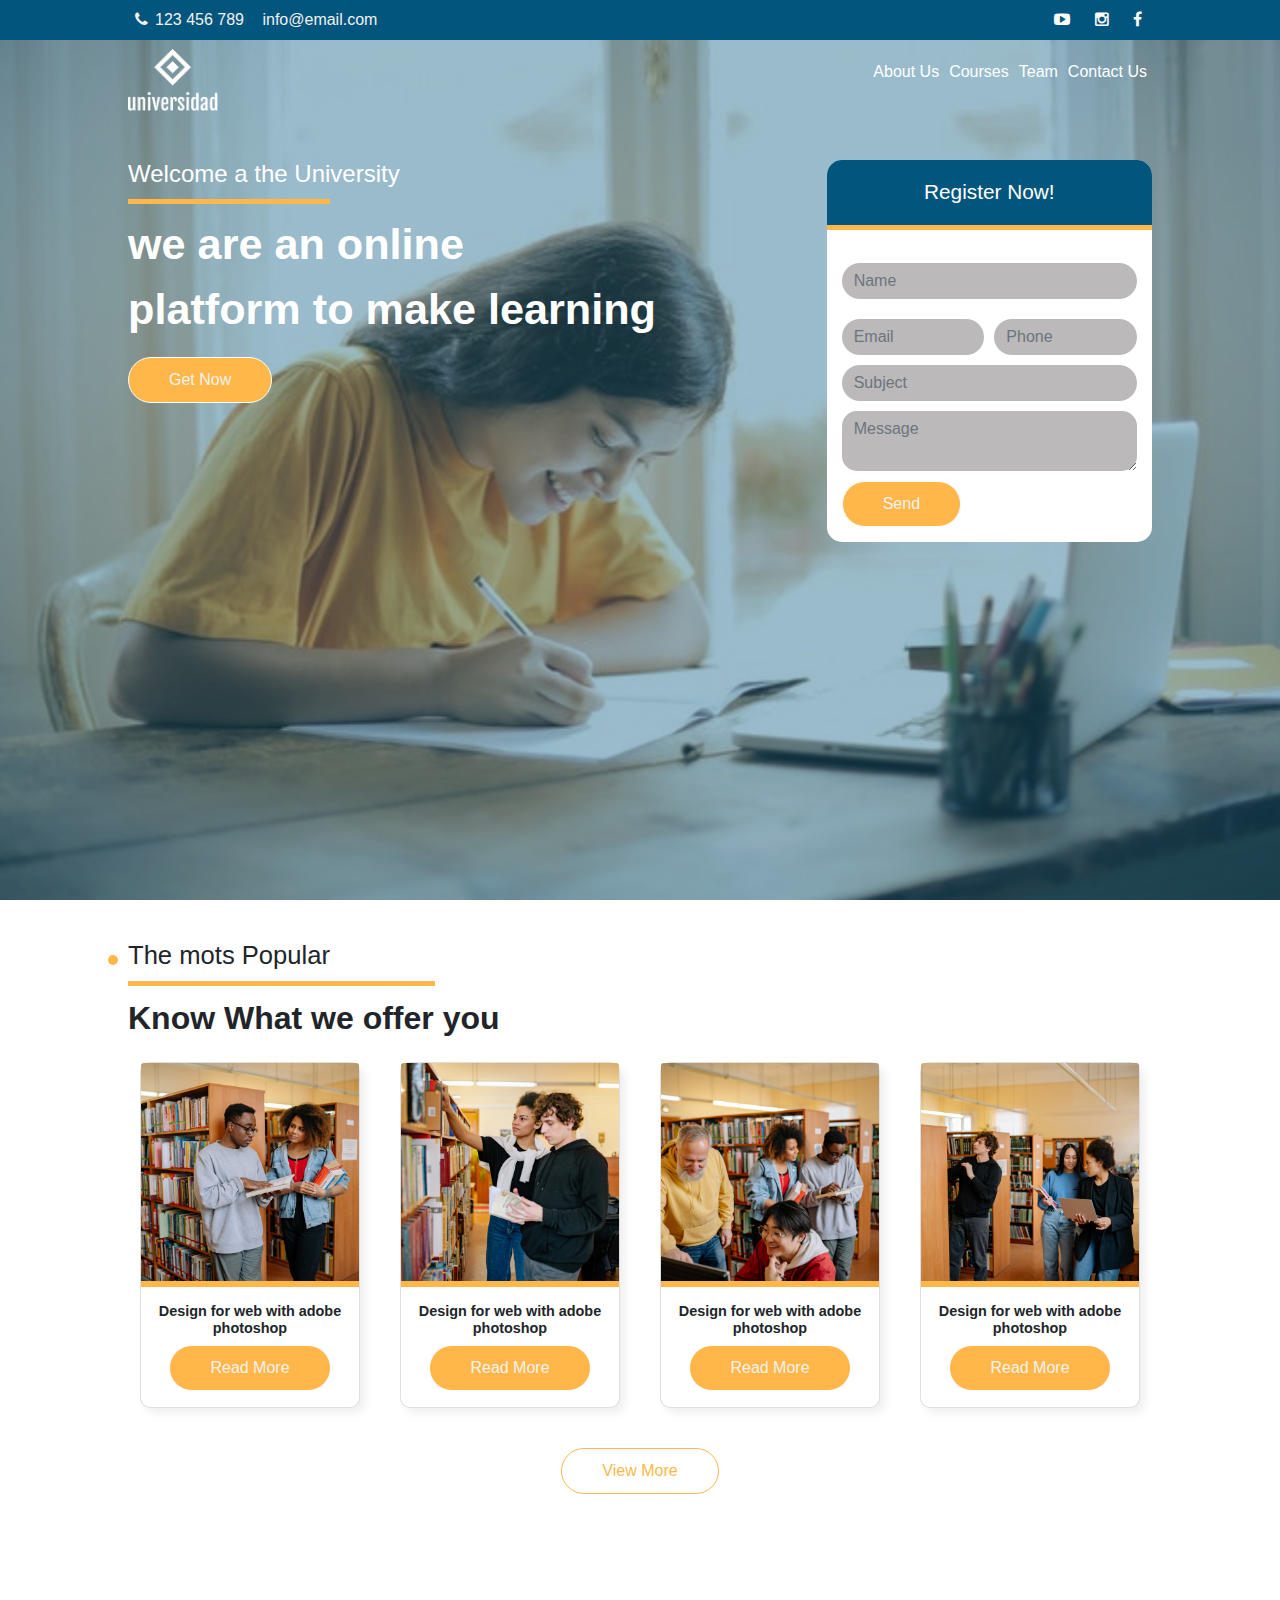
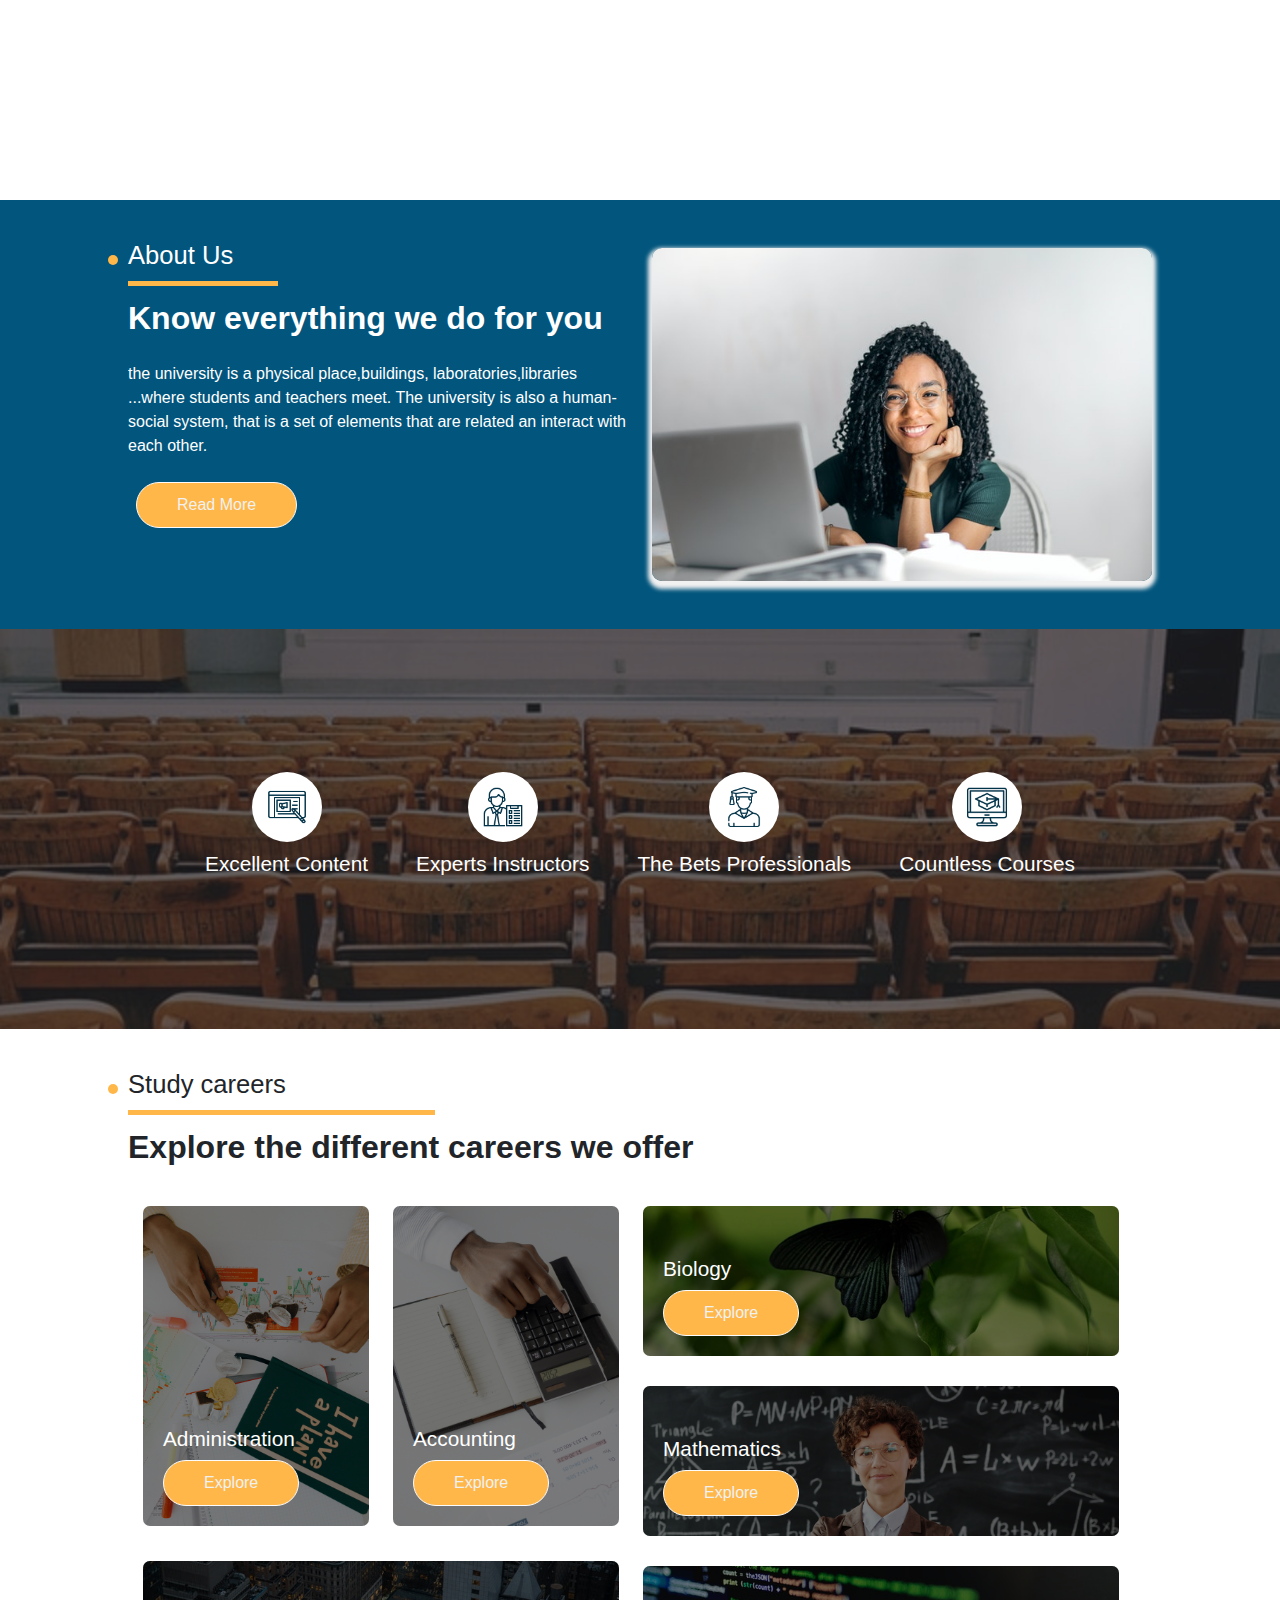
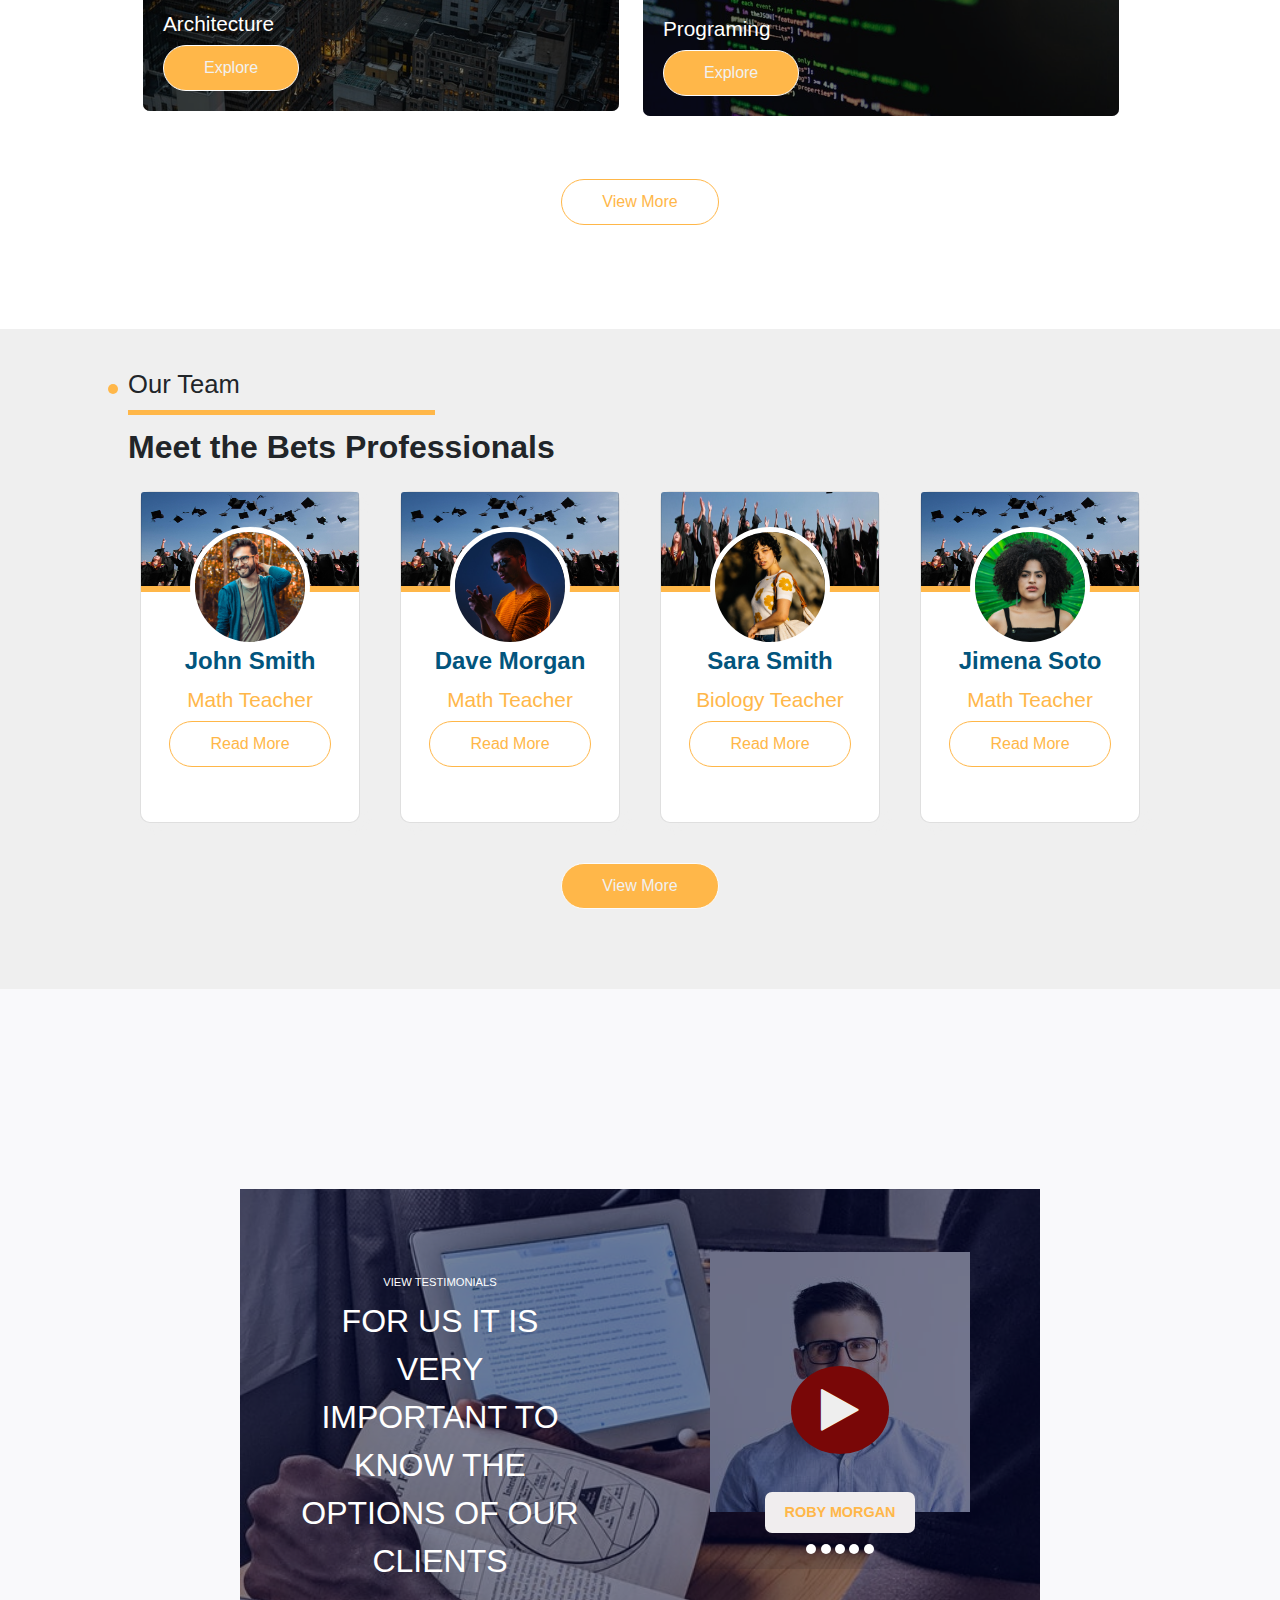
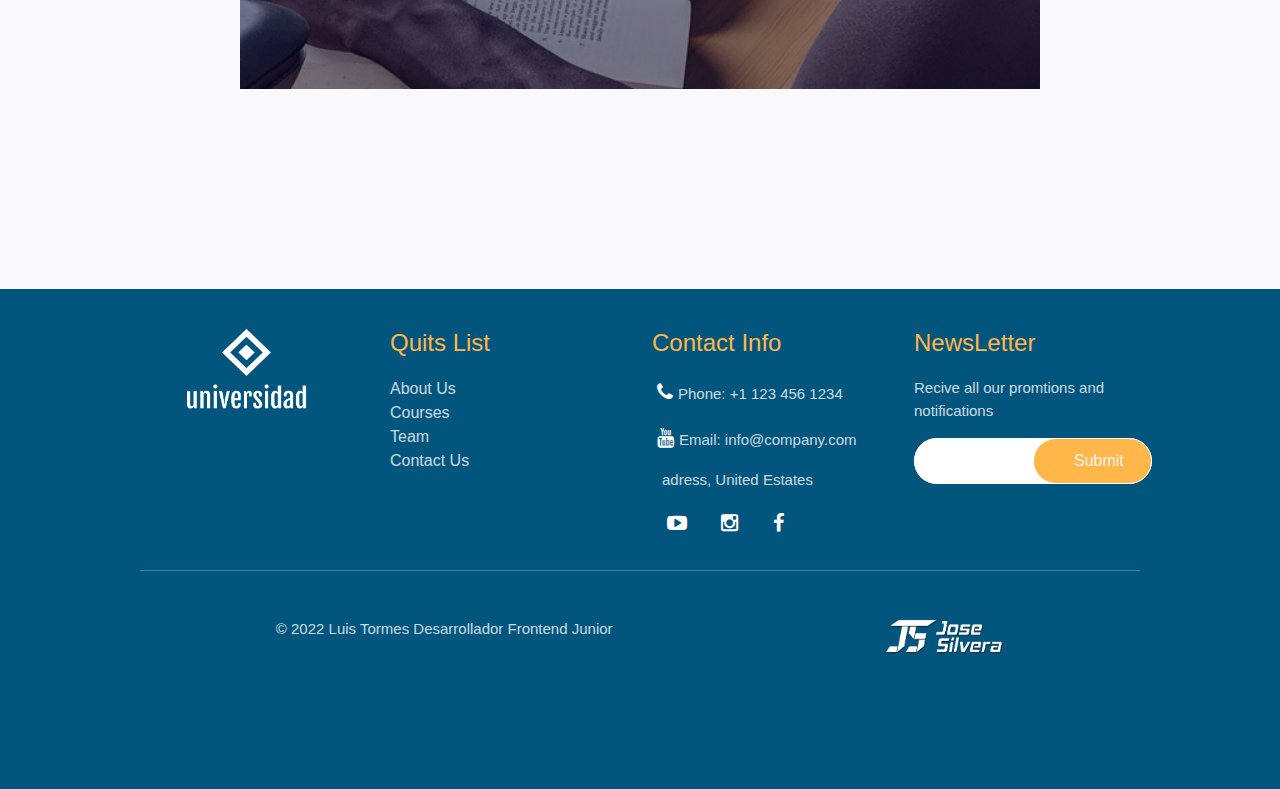
==== commit d6d274b7: "updated" ====
--- a/index.html
+++ b/index.html
@@ -21,10 +21,10 @@
       <div class="social_header">
         <div class="">
           <span><i class="fa fa-phone"></i>123 456 789</span>
-          <span><i class="fa fa-mail"></i>info@email.com</span>
+          <span><i class="fa fa-voicemail"></i>info@email.com</span>
         </div>
         <nav>
-          <a href="#"><i class="fa fa-youtube"></i></a>
+          <a href="#"><i class="fa fa-youtube-play"></i></a>
           <a href="#"><i class="fa fa-instagram"></i></a>
           <a href="#"><i class="fa fa-facebook"></i></a>
         </nav>
@@ -165,16 +165,16 @@
             <p>Know everything we do for you</p>
           </div>
           <p>
-            Lorem ipsum dolor sit amet consectetur adipisicing elit. Eos nihil
-            cumque adipisci animi deleniti delectus eveniet quasi mollitia at
-            amet, veritatis, neque iusto officiis accusamus aperiam! Quia a
-            velit reprehenderit!
+            the university is a physical place,buildings, laboratories,libraries
+            ...where students and teachers meet. The university is also a
+            human-social system, that is a set of elements that are related an
+            interact with each other.
           </p>
           <button class="custom_btn m-2">Read More</button>
         </div>
         <div class="col-12 col-md-6">
           <figure class="image">
-            <img src="./img/IMAGE ABOUT US.jpg" alt="" />
+            <img class="img-fluid" src="./img/IMAGE ABOUT US.jpg" alt="" />
           </figure>
         </div>
       </div>
@@ -295,8 +295,8 @@
     </section>
     <section id="team">
       <div class="section-header">
-        <h2>The mots Popular</h2>
-        <p>Know What we offer you</p>
+        <h2>Our Team</h2>
+        <p>Meet the Bets Professionals</p>
       </div>
       <div class="cards">
         <div class="card">
@@ -387,6 +387,17 @@
             <div class="card-testimonial">
               <ul id="slider" class="text-center d-flex justify-content-center">
                 <li id="slide1" class="text-center">
+                  <div
+                    class="
+                      btn-play
+                      text-center
+                      d-flex
+                      align-items-center
+                      justify-content-center
+                    "
+                  >
+                    <span class="fa fa-play"></span>
+                  </div>
                   <img
                     class="img-fluid"
                     style="width: 100%"
@@ -395,7 +406,7 @@
                   />
 
                   <div class="d-flex justify-content-center">
-                    <p class="">Persona number1</p>
+                    <p class="">Roby Morgan</p>
                   </div>
                 </li>
                 <li id="slide2">
@@ -407,7 +418,7 @@
                   />
 
                   <div class="d-flex justify-content-center">
-                    <p class="">Persona number2</p>
+                    <p class="">Zara Carter</p>
                   </div>
                 </li>
                 <li id="slide3">
@@ -419,7 +430,7 @@
                   />
 
                   <div class="d-flex justify-content-center">
-                    <p class="">Persona number2</p>
+                    <p class="">Sophia Smith</p>
                   </div>
                 </li>
                 <li id="slide4">
@@ -431,7 +442,7 @@
                   />
 
                   <div class="d-flex justify-content-center">
-                    <p class="">Persona number2</p>
+                    <p class="">John Digan</p>
                   </div>
                 </li>
                 <li id="slide5">
@@ -443,7 +454,7 @@
                   />
 
                   <div class="d-flex justify-content-center">
-                    <p class="">Persona number2</p>
+                    <p class="">Judith .P</p>
                   </div>
                 </li>
               </ul>
@@ -492,7 +503,7 @@
           <div class="social">
             <ul>
               <li>
-                <a href="#"><i class="fa fa-youtube"></i></a>
+                <a href="#"><i class="fa fa-youtube-play"></i></a>
               </li>
               <li>
                 <a href="#"><i class="fa fa-instagram"></i></a>
--- a/css/styles.css
+++ b/css/styles.css
@@ -3,6 +3,7 @@
   font-family: Arial, Helvetica, sans-serif;
   font-size: 16px;
 }
+
 *,
 ::after,
 ::before {
@@ -12,6 +13,10 @@
 }
 html {
   scroll-behavior: smooth;
+}
+html,
+body {
+  overflow-x: hidden;
 }
 *:root {
   --dark_blue: #02557d;
@@ -26,6 +31,9 @@
 .card {
   border-radius: 10px !important;
 }
+/* [id] {
+  scroll-margin-top: 40px;
+} */
 section {
   height: 100vh;
   padding: 40px 10%;
@@ -67,7 +75,7 @@
   font-weight: bold;
 }
 .custom_btn {
-  border: none;
+  border: 1.5px solid rgb(252, 252, 252);
   border-radius: 28px;
   padding: 10px 40px;
   background-color: var(--orange);
@@ -324,7 +332,7 @@
 
 .benefit h4 {
   color: white;
-  font-size: 1.5em;
+  font-size: 1.3em;
 }
 /*study-careers */
 #study-careers {
@@ -464,6 +472,22 @@
 
   padding: 0;
   margin: 0;
+}
+.card-testimonial .btn-play {
+  z-index: 500000;
+  position: absolute;
+  height: 100%;
+  width: 100%;
+  border: none;
+}
+.card-testimonial .btn-play span {
+  font-size: 3em;
+  border-radius: 50%;
+  padding: 20px 30px;
+  background: rgb(121, 7, 7);
+  color: #eee;
+  text-align: center;
+  cursor: pointer;
 }
 
 .card-testimonial p {
@@ -529,6 +553,7 @@
   width: 5px;
   border-radius: 50%;
 }
+
 /* footer */
 
 footer {
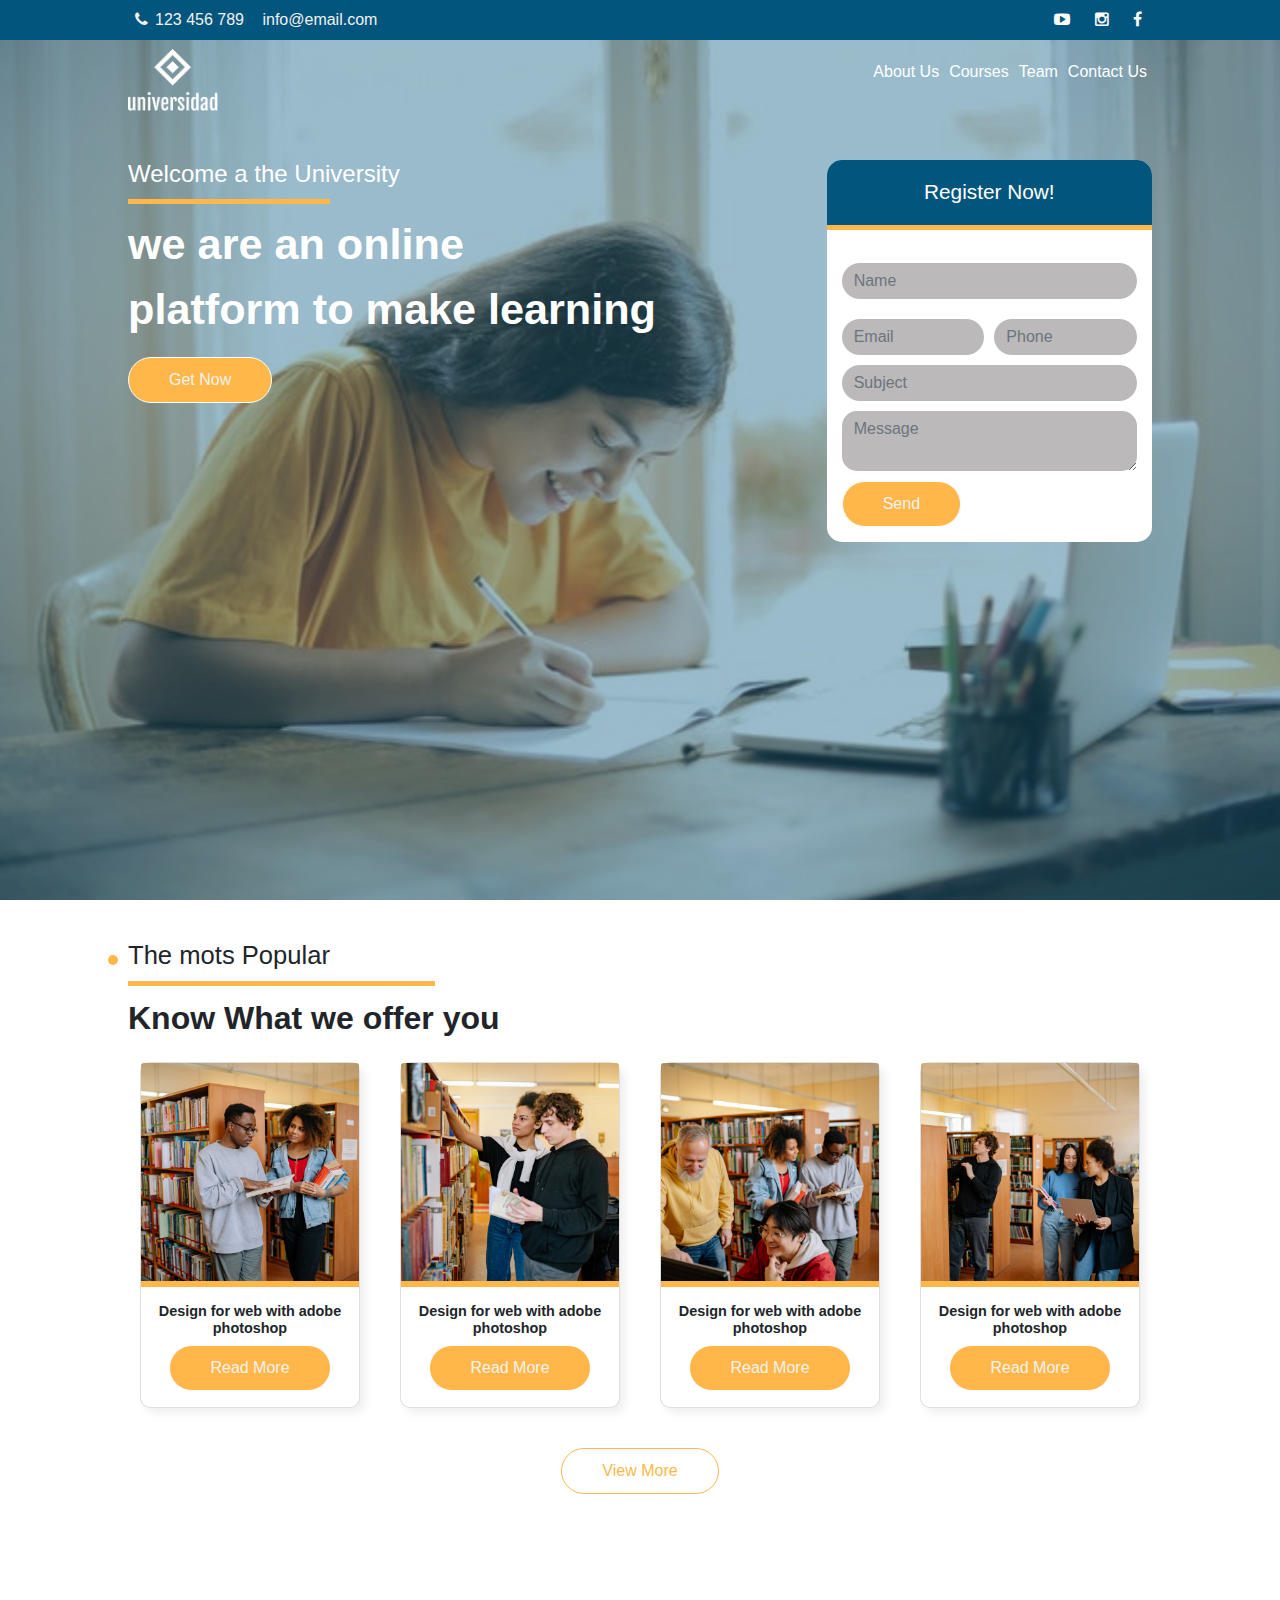
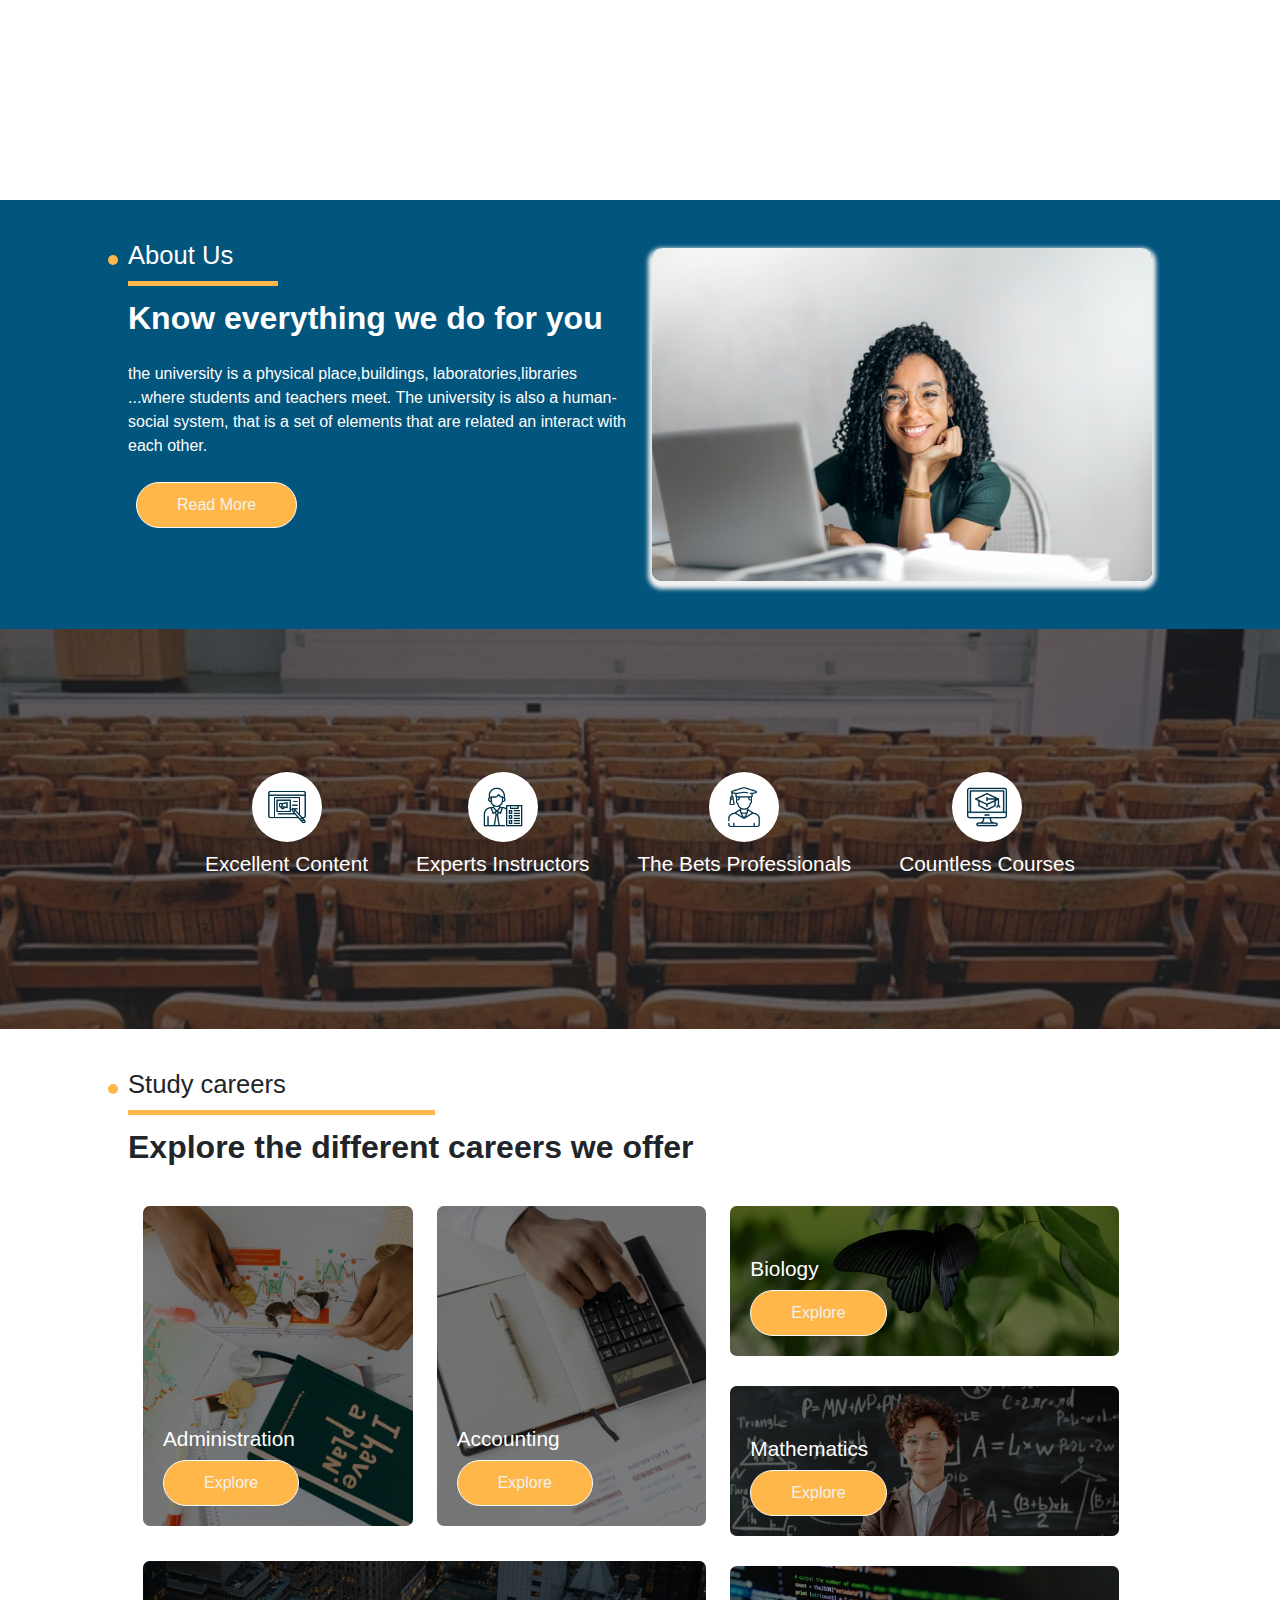
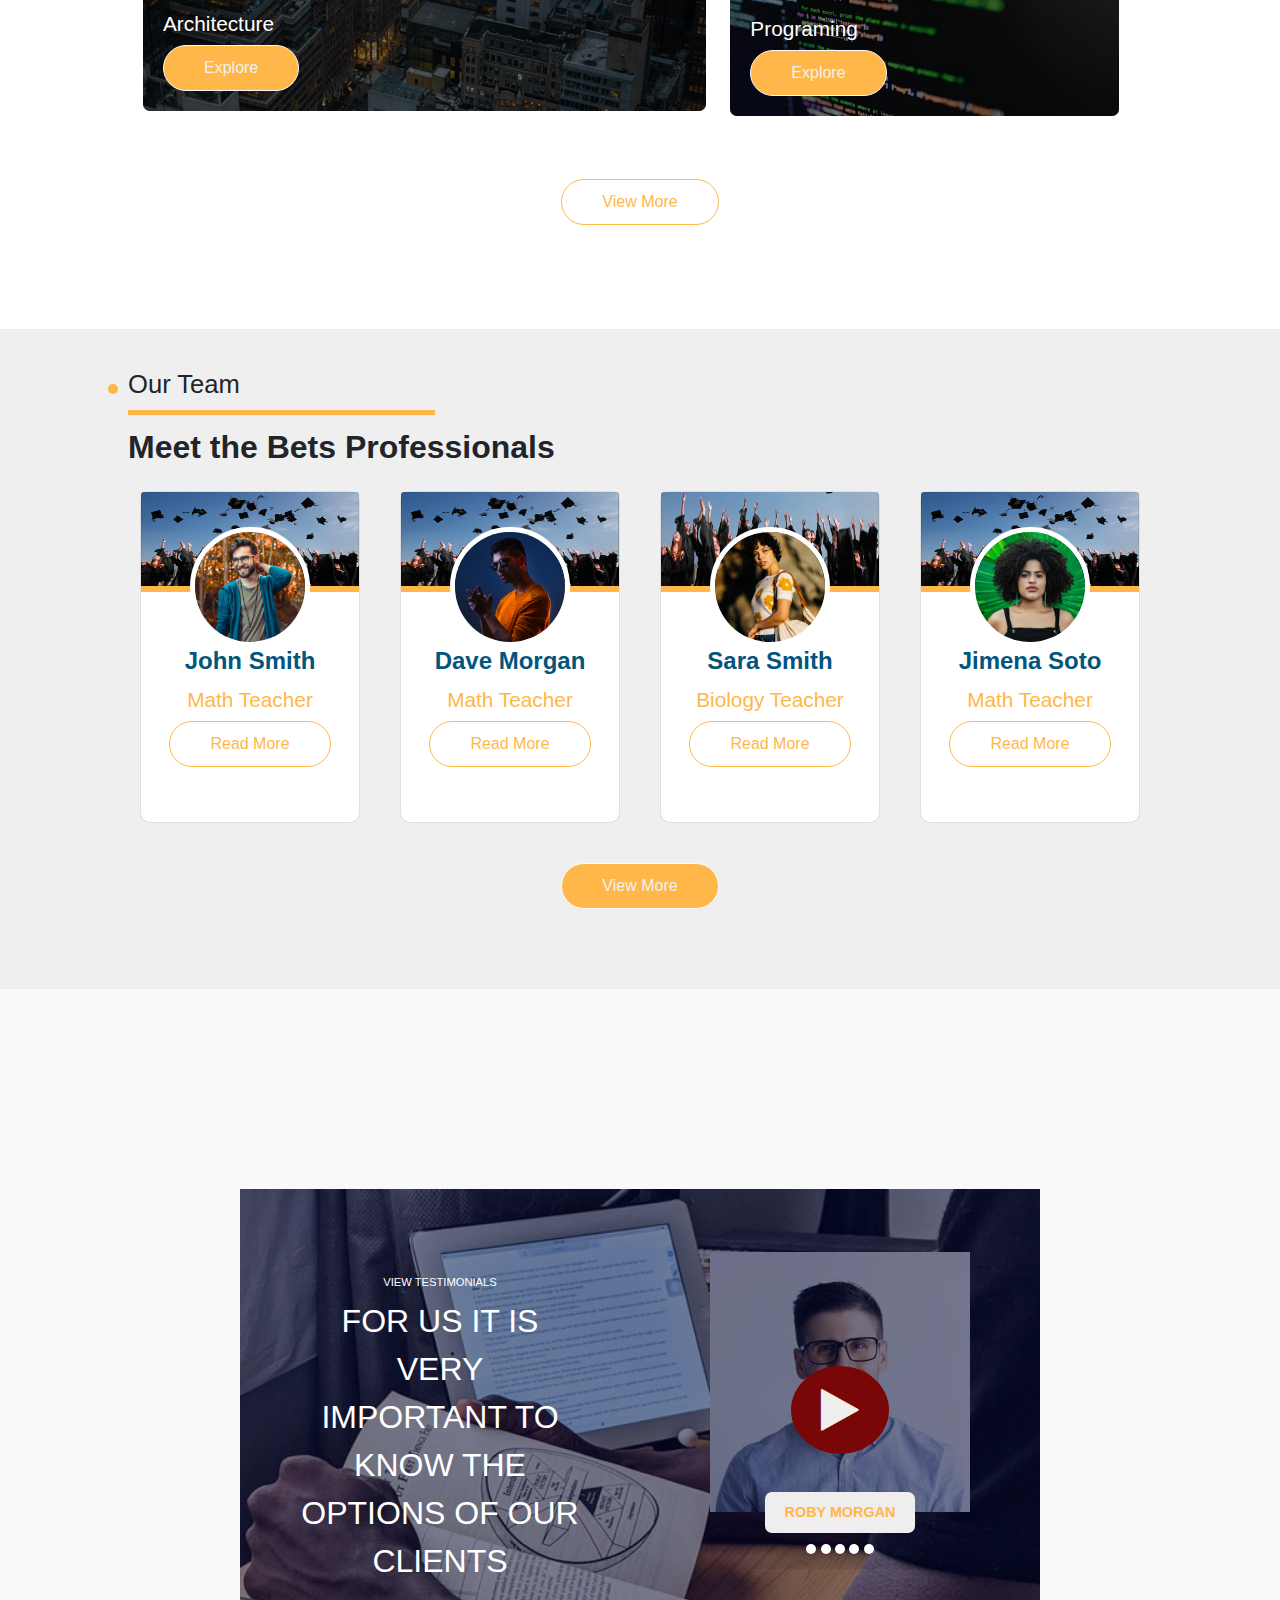
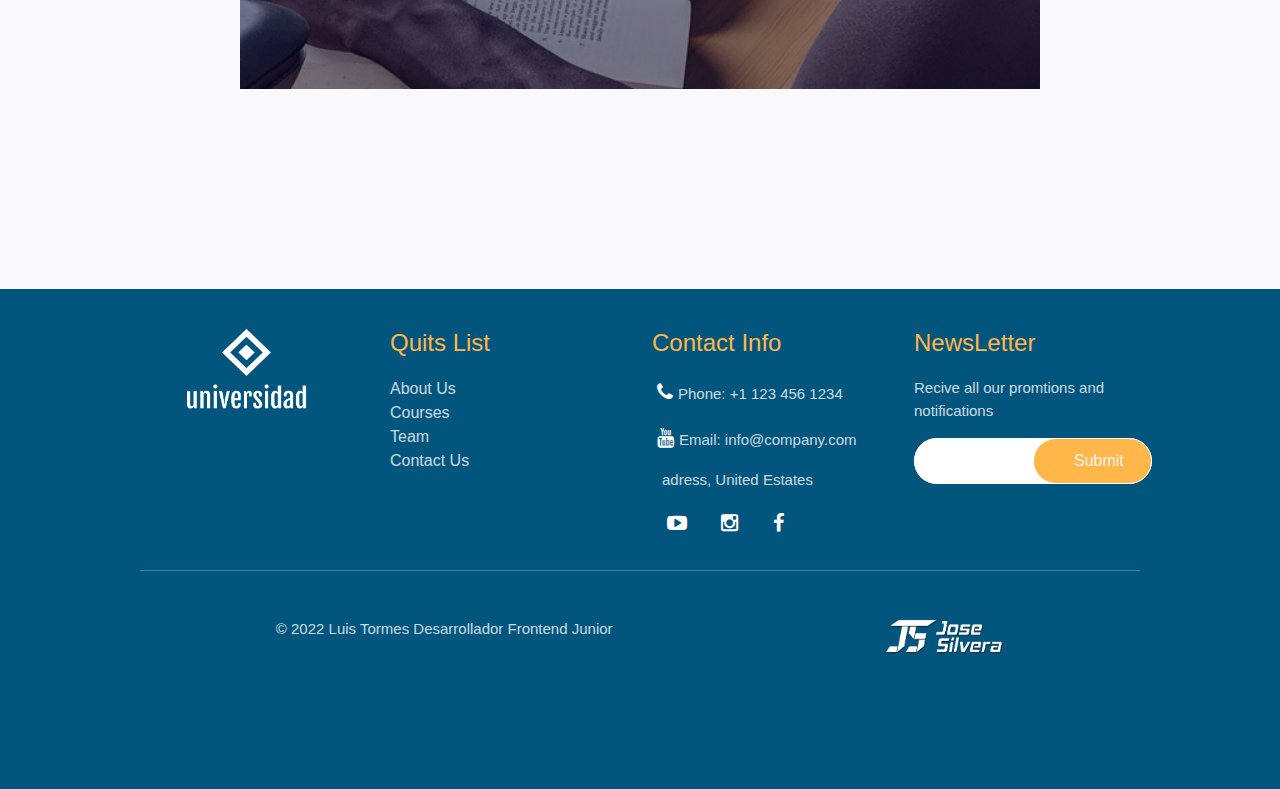
==== commit 6aa58f87: "updated" ====
--- a/index.html
+++ b/index.html
@@ -224,7 +224,7 @@
         <p>Explore the different careers we offer</p>
       </div>
       <div class="row">
-        <div class="row row-cols-2 col-12 col-md-6">
+        <div class="row row-cols-2 col-12 col-md-7">
           <div class="col-12 col-md-6">
             <div id="careers-1" class="careers">
               <div class="overlay">
@@ -256,7 +256,7 @@
             </div>
           </div>
         </div>
-        <div class="row col-12 col-md-6">
+        <div class="row col-12 col-md-5">
           <div class="col-12">
             <div id="careers-4" class="careers">
               <div class="overlay">
@@ -396,7 +396,7 @@
                       justify-content-center
                     "
                   >
-                    <span class="fa fa-play"></span>
+                    <span id="btn-video-play" class="fa fa-play"></span>
                   </div>
                   <img
                     class="img-fluid"
@@ -459,7 +459,6 @@
                 </li>
               </ul>
             </div>
-
             <ul id="menu-slider">
               <li><a href="#slide1"></a></li>
               <li><a href="#slide2"></a></li>
@@ -470,6 +469,19 @@
           </div>
         </div>
       </div>
+      <div id="video-modal" class="modal fade " tabindex="50" role="dialog">
+ <div class="modal-dialog" role="document">
+ <div class="modal-content">
+ 
+ <div class="modal-body">
+<div class="ratio ratio-16x9">
+<video src="./videos/review-1.mp4" autoplay="" controls="" ></video>
+  
+</div>
+ </div>
+ 
+ </div>
+
     </section>
 
     <footer id="footer">
--- a/css/styles.css
+++ b/css/styles.css
@@ -489,7 +489,21 @@
   text-align: center;
   cursor: pointer;
 }
-
+#video-modal{
+  z-index: 50000000000000000000000 ;
+  padding: 0;
+}
+.modal-content{
+   height: 100% !important;
+  /*background-color: transparent !important;*/
+  border:none !important;
+  padding-top: 100px;
+  padding-bottom: 100px;
+}
+.modal-body{
+  height: 100% !important;
+  background-color: transparent !important;
+}
 .card-testimonial p {
   background-color: rgb(240, 237, 238);
   color: var(--orange);
@@ -553,7 +567,9 @@
   width: 5px;
   border-radius: 50%;
 }
-
+ul#menu-slider li a.active{
+  border: 1.5px solid var(--orange);
+}
 /* footer */
 
 footer {
--- a/css/responsive.css
+++ b/css/responsive.css
@@ -88,7 +88,7 @@
     font-size: 2em;
   }
 }
-@media (max-width: 780px) {
+@media (max-width: 767px) {
   #study-careers #careers-1,
   #careers-2 {
     height: 150px;
